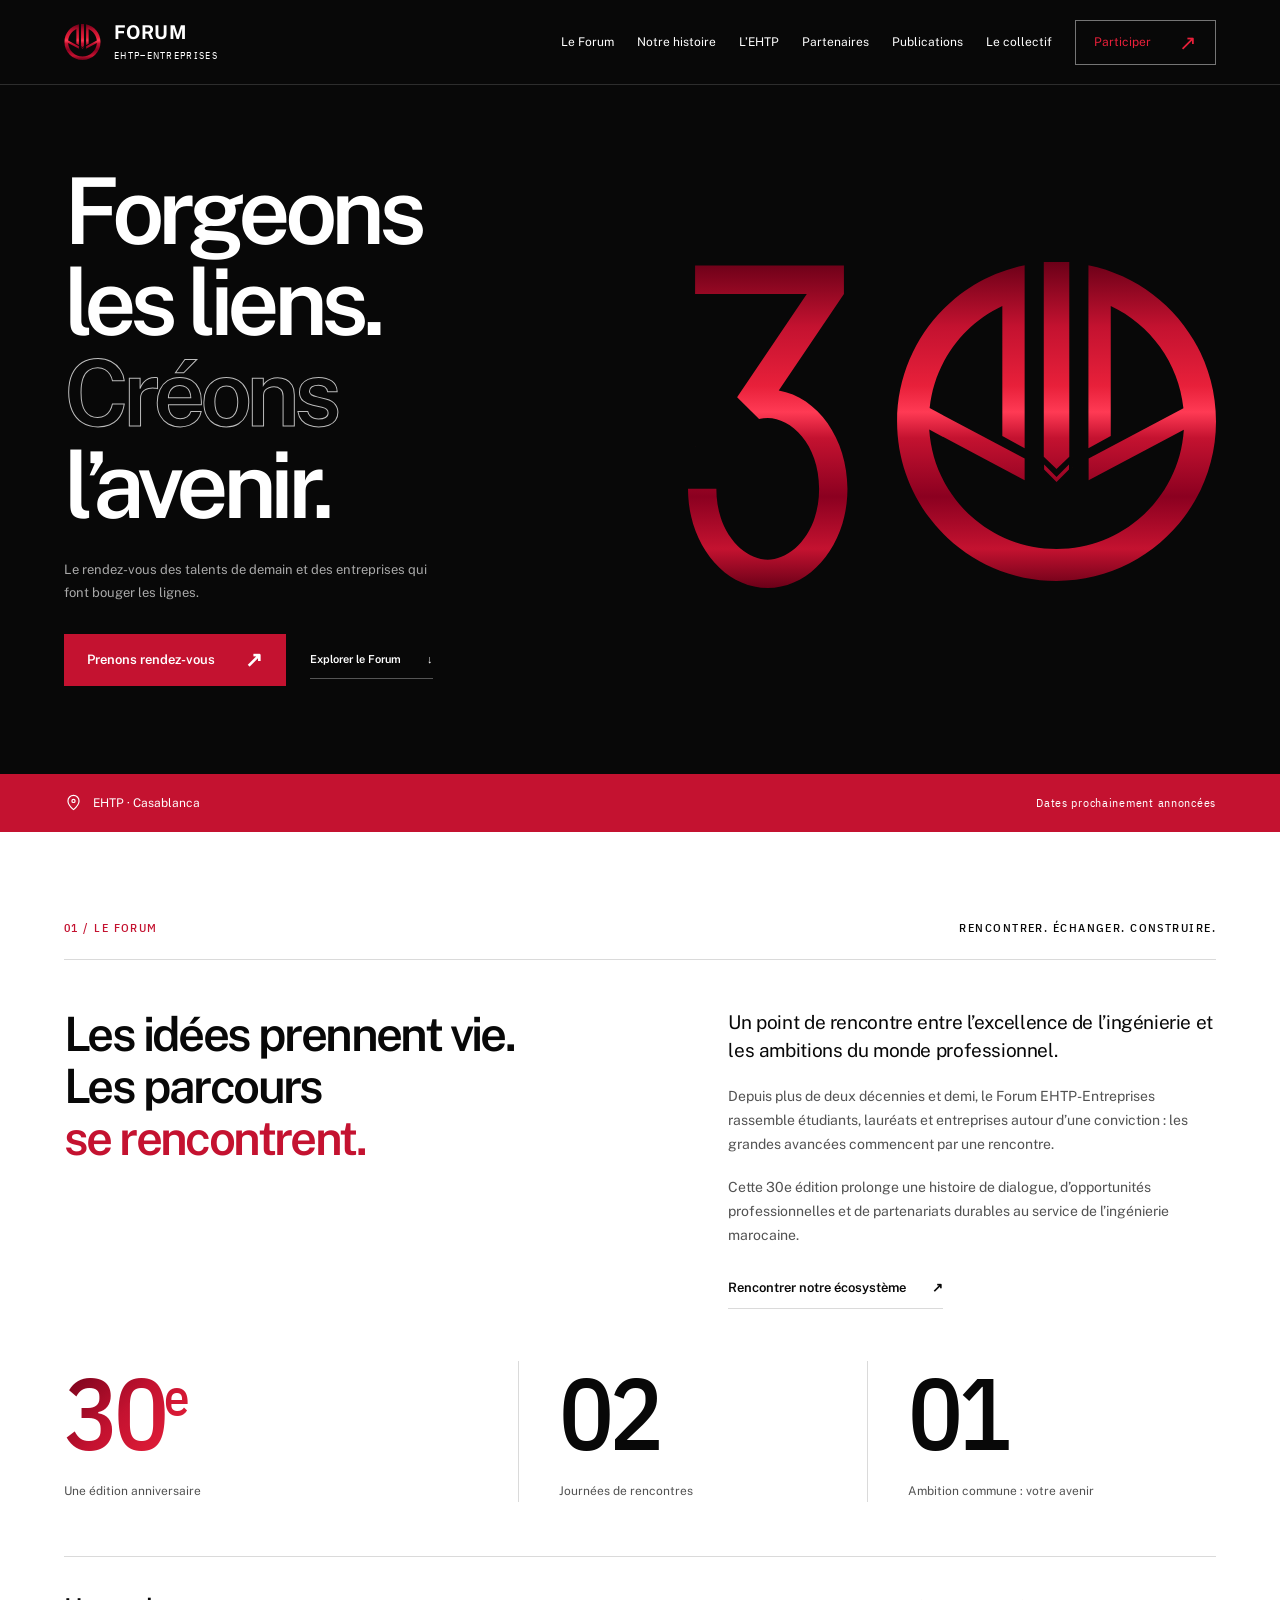
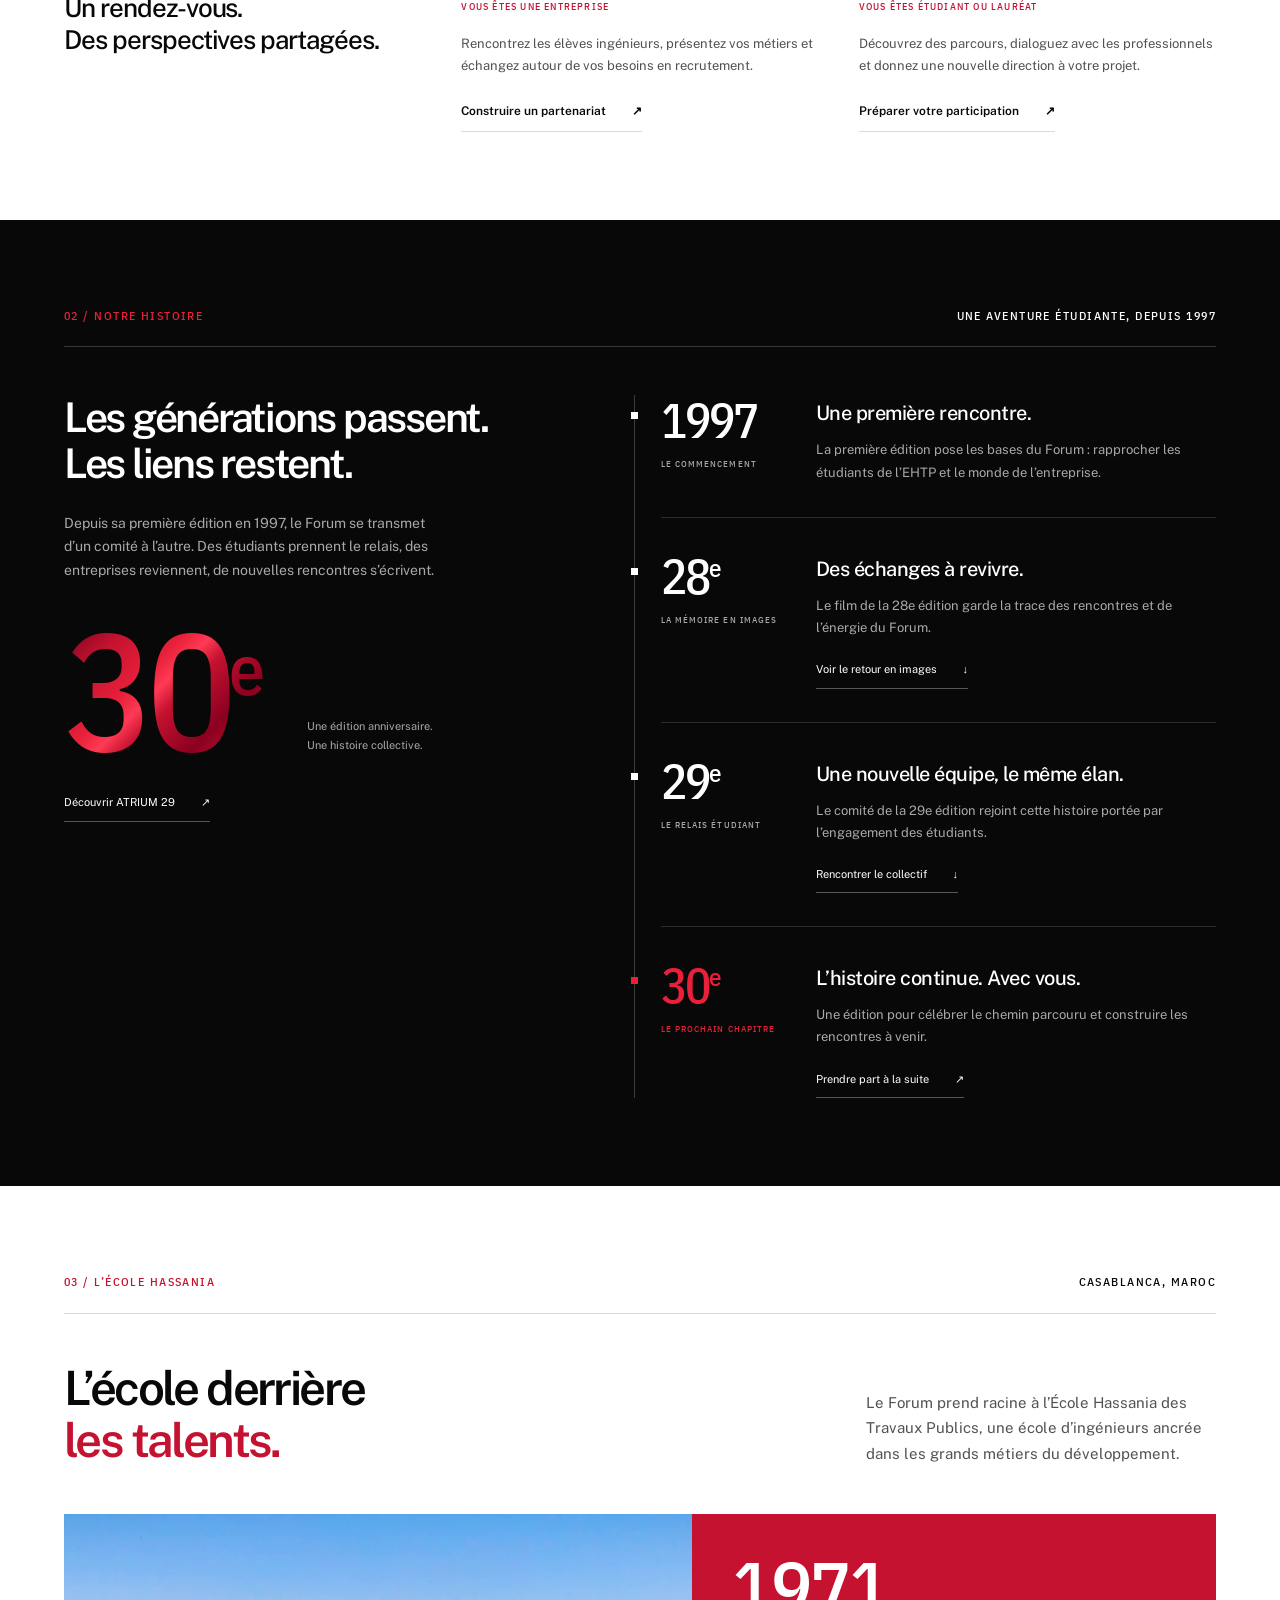
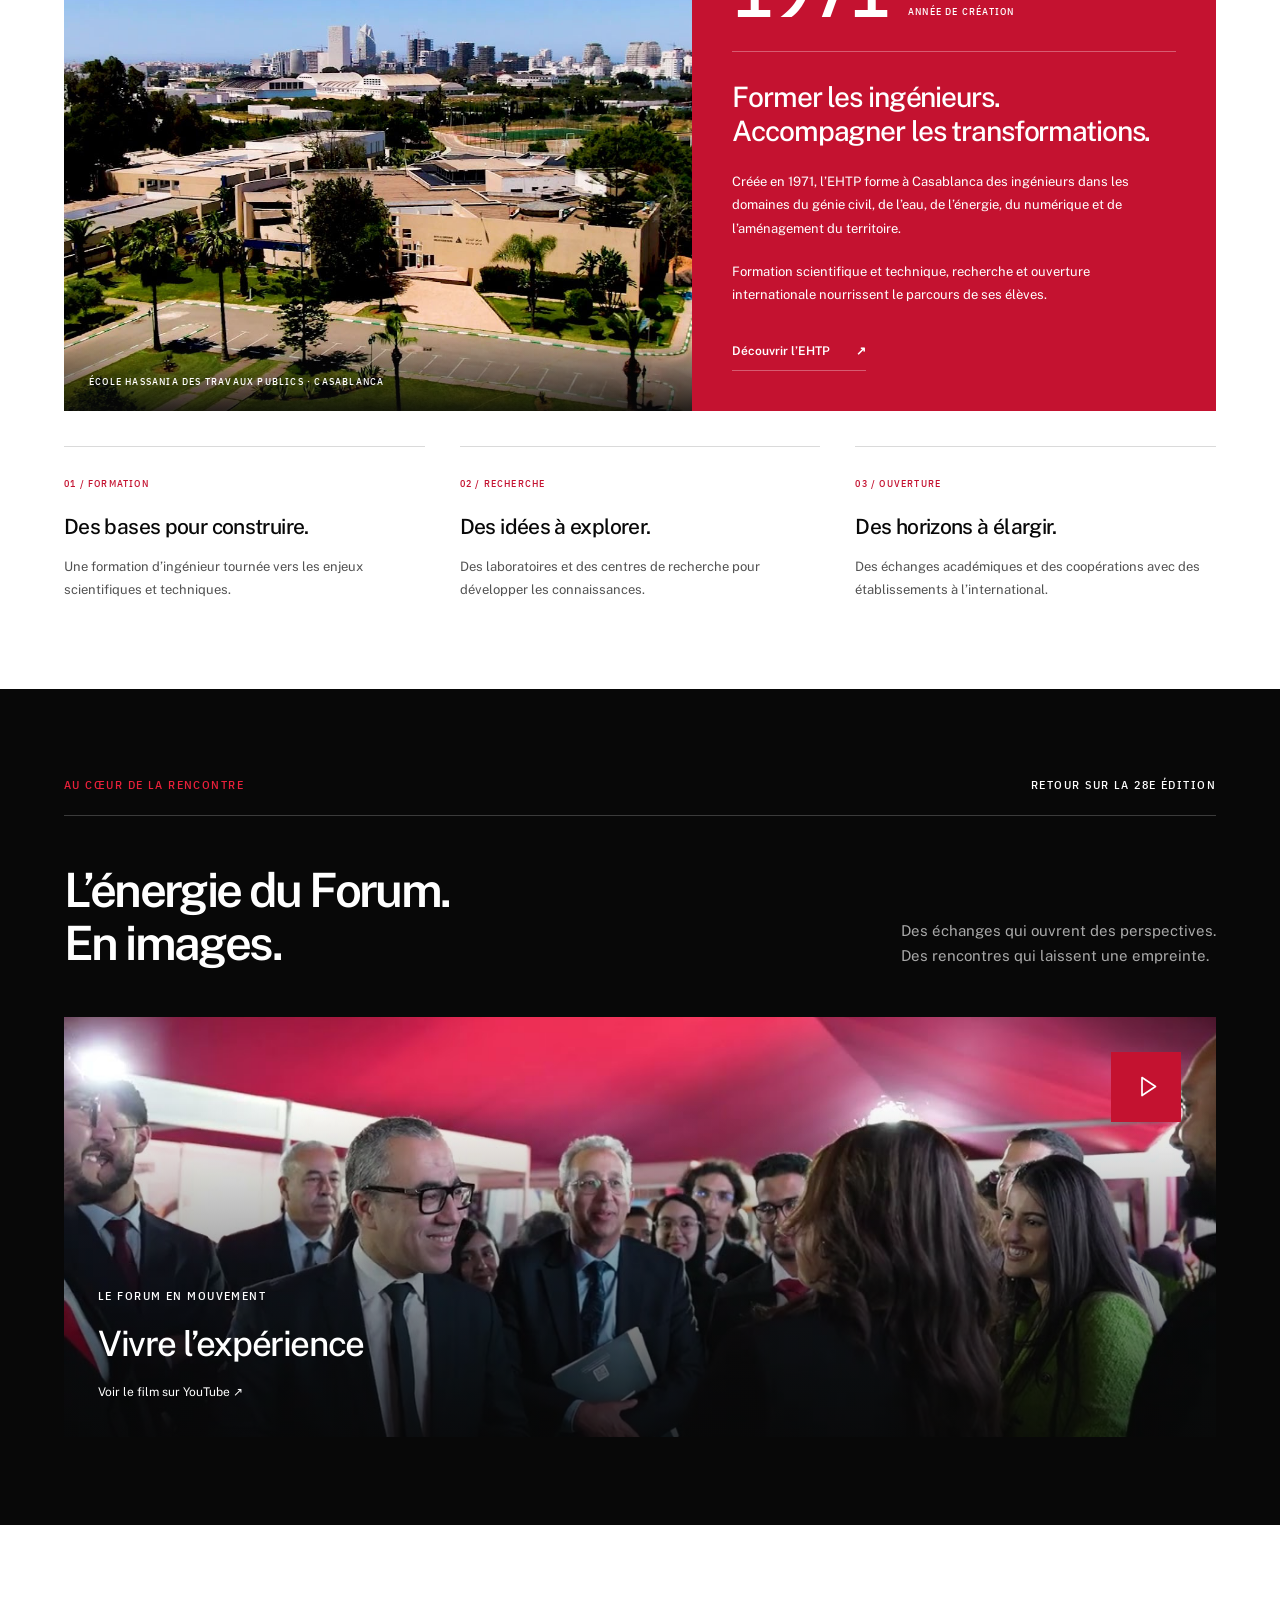
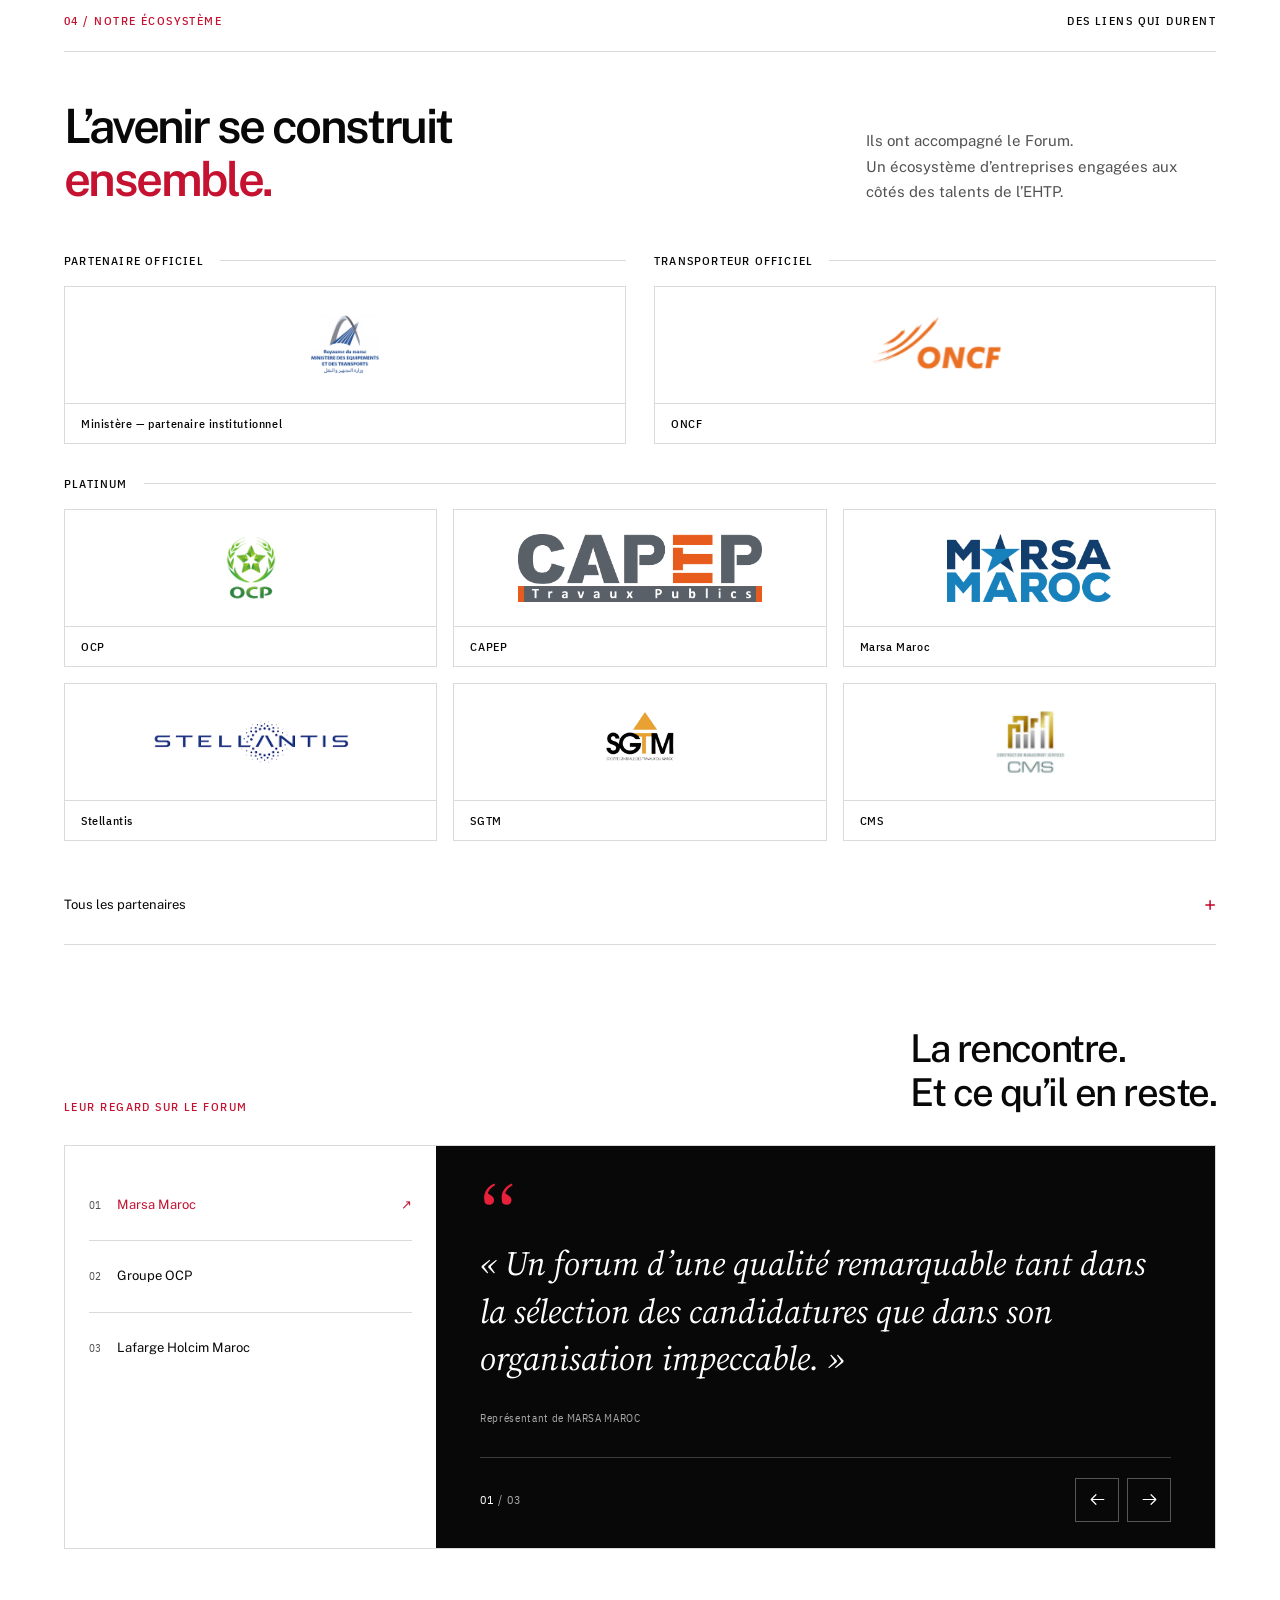
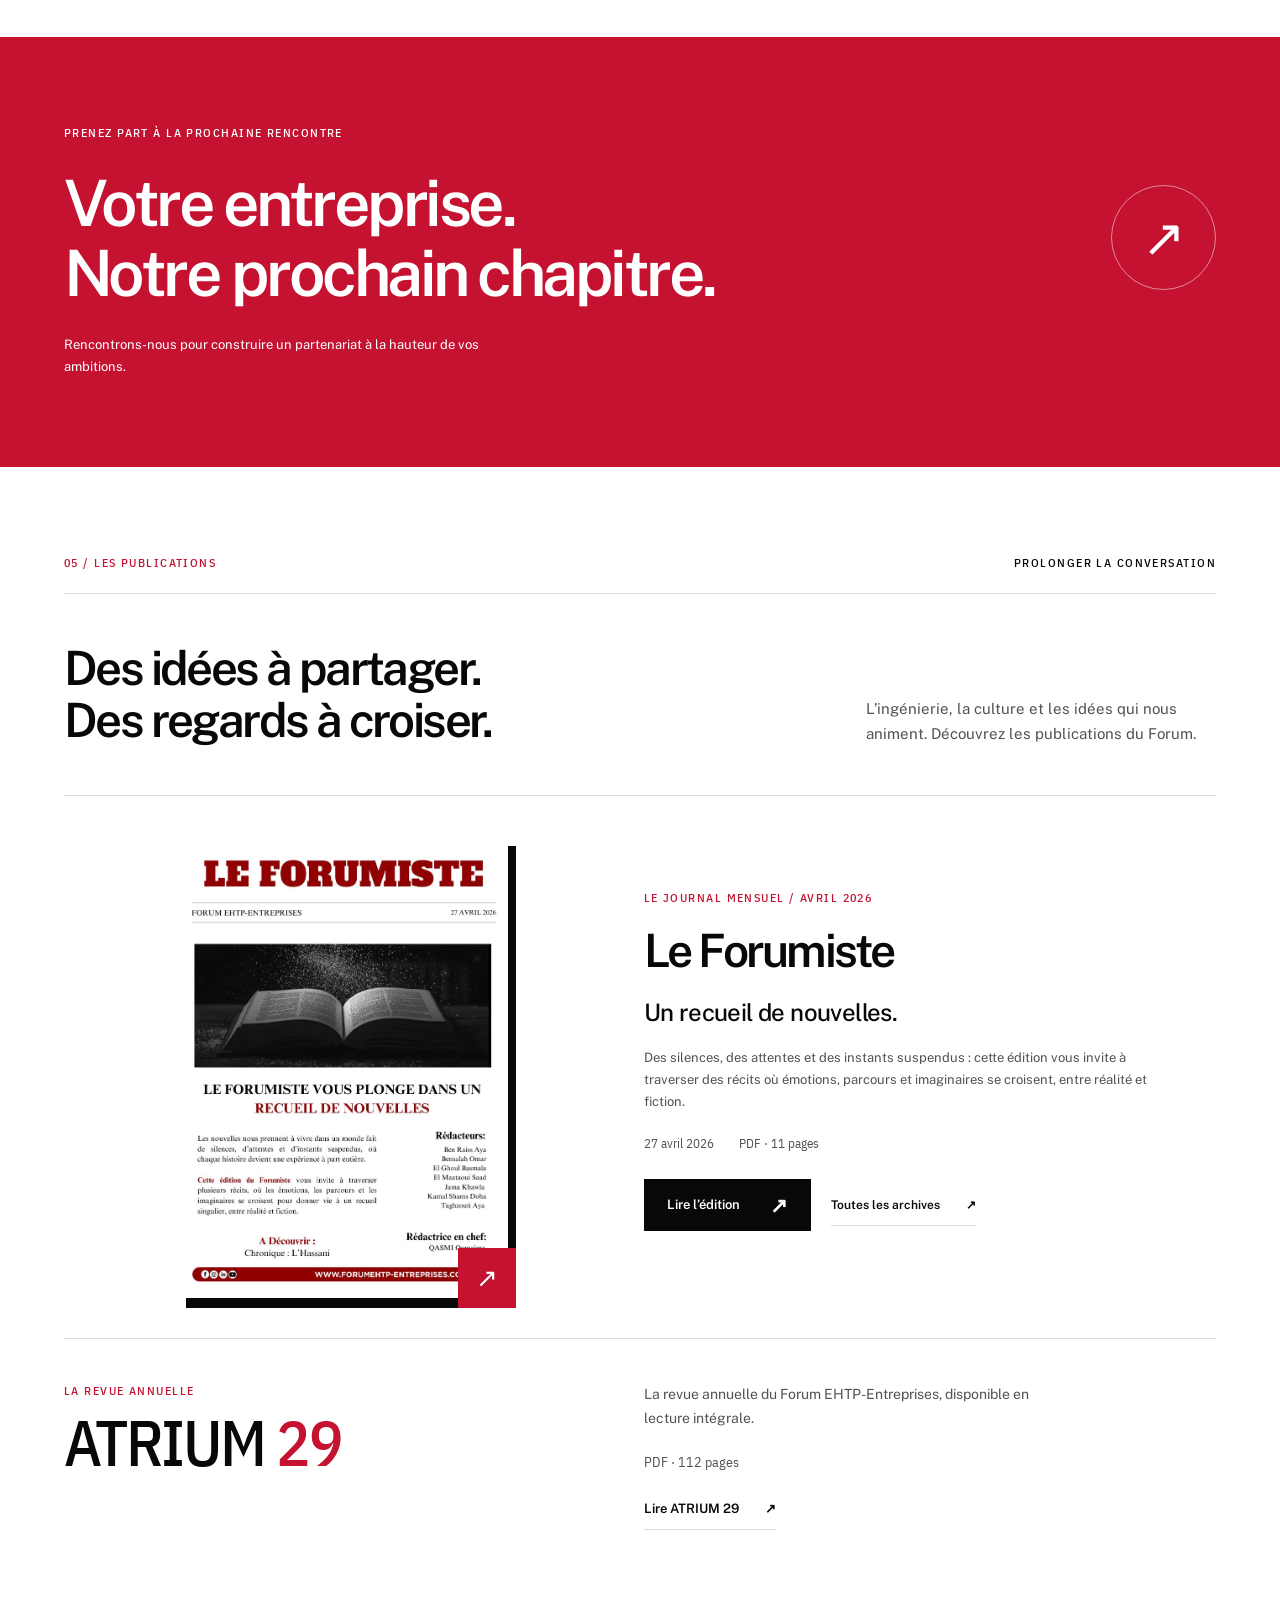
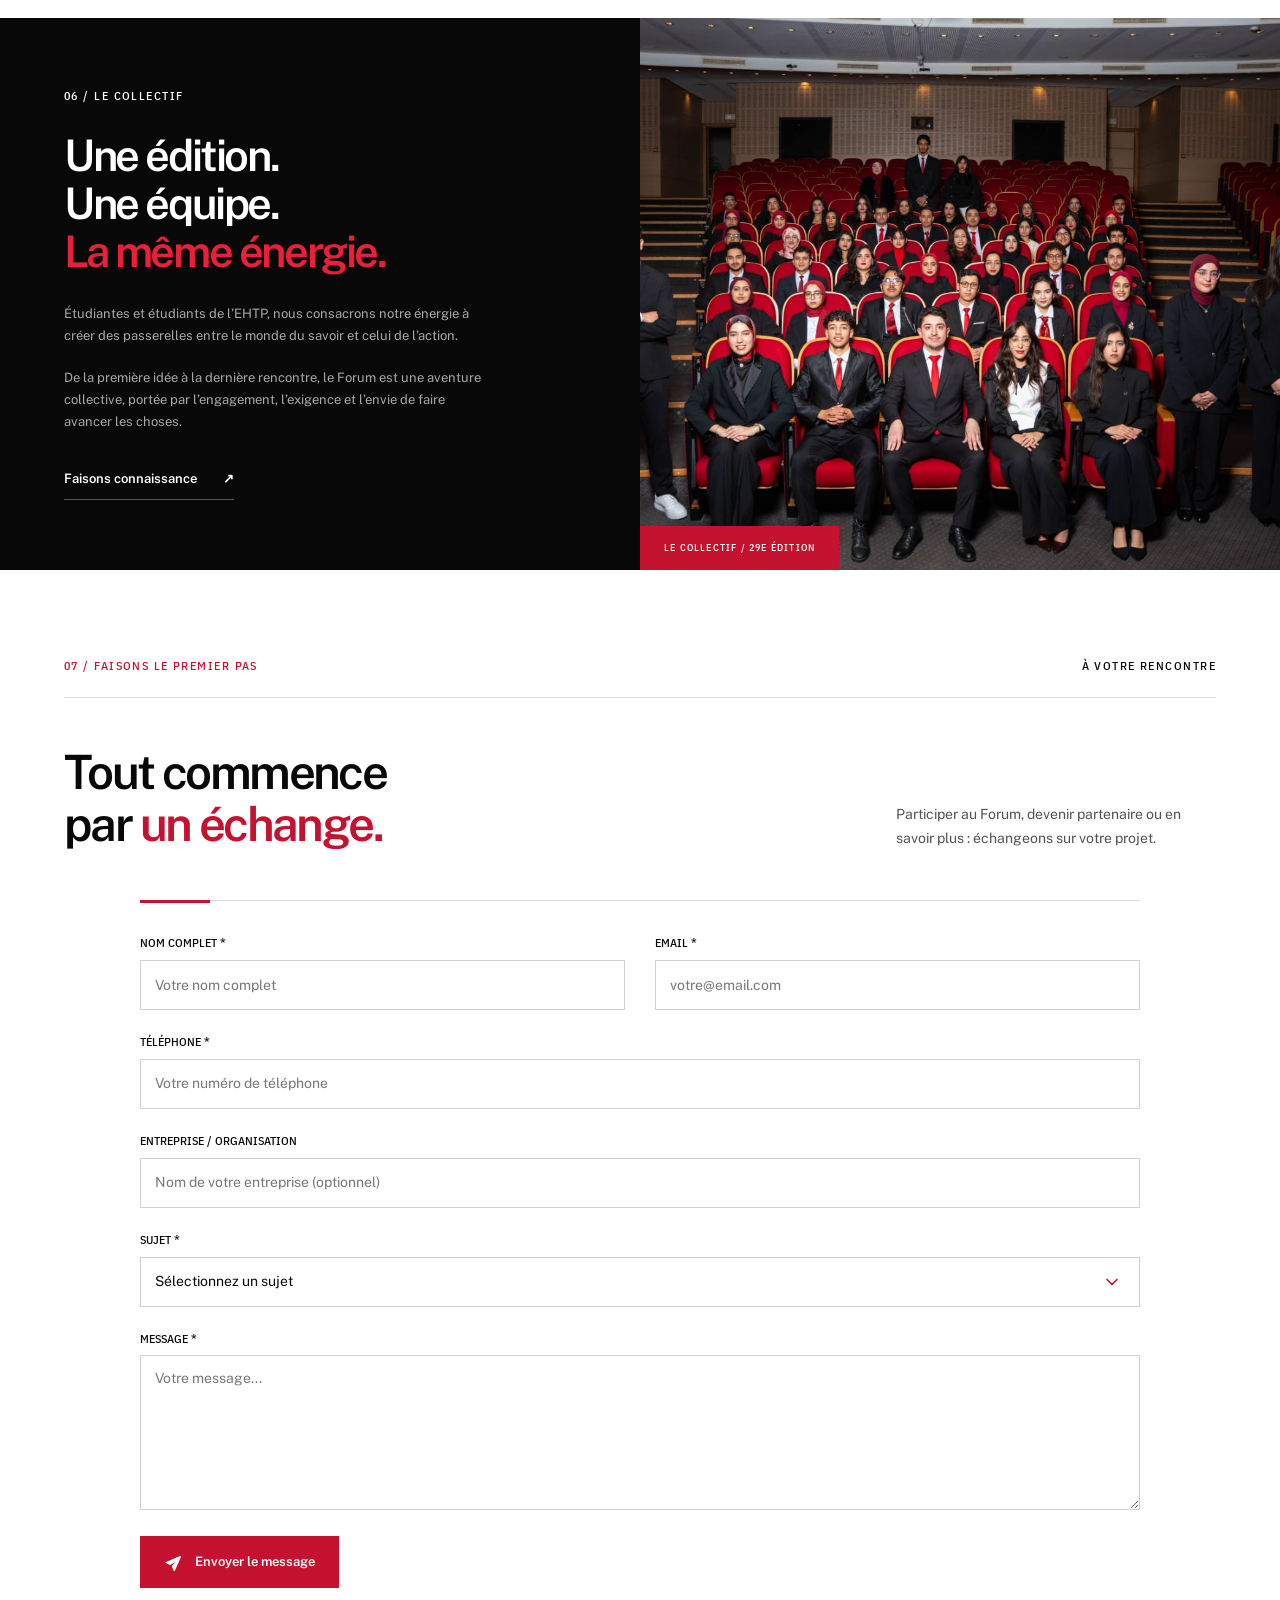
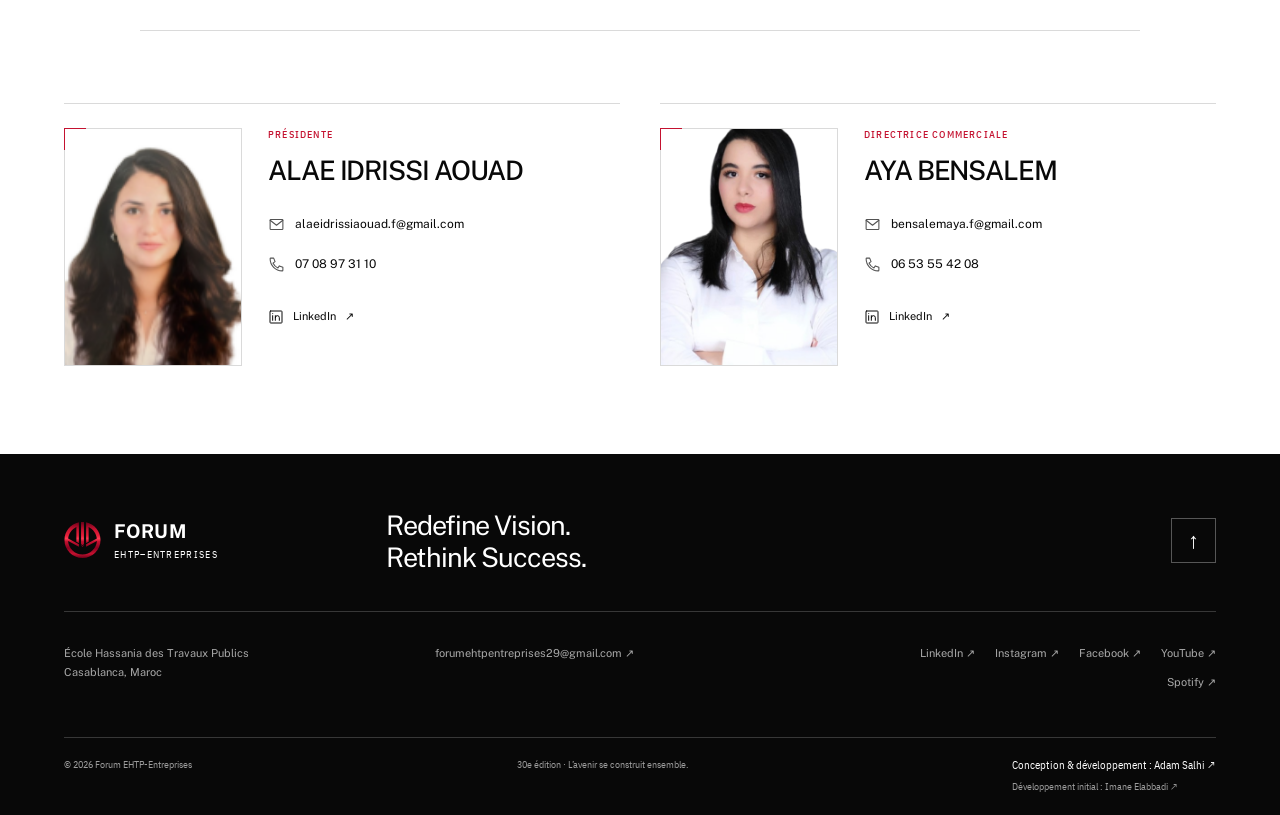
==== index.html @ b5d98c56 "init" ====
<!DOCTYPE html>
<html lang="fr">
<head>
  <meta charset="UTF-8">
  <meta name="viewport" content="width=device-width, initial-scale=1">
  <meta name="description" content="La 30e édition du Forum EHTP-Entreprises. Le rendez-vous des talents de l’ingénierie et des entreprises, à Casablanca.">
  <meta name="theme-color" content="#080808">
  <title>Forum EHTP-Entreprises — 30e édition</title>
  <link rel="icon" type="image/svg+xml" href="assets/logo-form-small.svg">
  <link rel="preconnect" href="https://fonts.googleapis.com">
  <link rel="preconnect" href="https://fonts.gstatic.com" crossorigin>
  <link href="https://fonts.googleapis.com/css2?family=IBM+Plex+Sans+Condensed:wght@400;500;600;700&family=Public+Sans:wght@400;500;600;700;800&family=Source+Serif+4:ital,wght@1,400&display=swap" rel="stylesheet">
  <link rel="stylesheet" href="style.css">
  <script src="script.js" defer></script>
</head>
<body>
  <a class="skip-link" href="#main">Aller au contenu</a>
  <header class="site-header">
    <div class="nav-shell">
      <a class="brand" href="#accueil" aria-label="Forum EHTP-Entreprises — Accueil"><img src="assets/logo-form-small.svg" width="40" height="40" alt=""><span>FORUM<span class="brand-sub">EHTP–ENTREPRISES</span></span></a>
      <button class="menu-toggle" aria-expanded="false" aria-controls="site-nav"><span>Menu</span><span class="menu-icon" aria-hidden="true"></span></button>
      <nav id="site-nav" class="site-nav" aria-label="Navigation principale"><a href="#forum">Le Forum</a><a href="#histoire">Notre histoire</a><a href="#ecole">L’EHTP</a><a href="#partenaires">Partenaires</a><a href="#publications">Publications</a><a href="#equipe">Le collectif</a><a class="nav-cta" href="#contact">Participer <span aria-hidden="true">↗</span></a></nav>
    </div>
  </header>
  <main id="main">
    <section class="hero" id="accueil" aria-labelledby="hero-title">
      <div class="hero-grid">
        <div class="hero-copy">
          <h1 id="hero-title">Forgeons<br>les liens.<br><span class="outline-text">Créons</span><br>l’avenir.</h1>
          <p class="hero-description">Le rendez-vous des talents de demain et des entreprises qui font bouger les lignes.</p>
          <div class="hero-actions">
            <a class="button button-red" href="#contact">Prenons rendez-vous <span aria-hidden="true">↗</span></a>
            <a class="text-link light" href="#forum">Explorer le Forum <span aria-hidden="true">↓</span></a>
          </div>
        </div>
        <div class="hero-art"><img class="anniversary-mark" src="assets/logo-form-full.svg" width="298" height="184" alt="30e édition du Forum EHTP-Entreprises" fetchpriority="high"></div>
      </div>
    </section>
    <div class="event-strip"><span class="event-location"><svg class="icon icon-pin" viewBox="0 0 24 24" fill="none" stroke="currentColor" stroke-width="1.5" stroke-linecap="round" stroke-linejoin="round" aria-hidden="true" focusable="false"><path d="M19 10c0 5-7 11-7 11S5 15 5 10a7 7 0 0 1 14 0Z"/><circle cx="12" cy="10" r="2"/></svg> EHTP · Casablanca</span><span class="event-status">Dates prochainement annoncées</span></div>
    <section class="section-pad" id="forum" aria-labelledby="forum-title">
      <div class="section-label"><span>01 / Le Forum</span><span>Rencontrer. Échanger. Construire.</span></div>
      <div class="intro-grid"><h2 id="forum-title">Les idées prennent vie.<br>Les parcours<br><span class="red-text">se rencontrent.</span></h2><div class="intro-copy"><p class="lead">Un point de rencontre entre l’excellence de l’ingénierie et les ambitions du monde professionnel.</p><p>Depuis plus de deux décennies et demi, le Forum EHTP-Entreprises rassemble étudiants, lauréats et entreprises autour d’une conviction : les grandes avancées commencent par une rencontre.</p><p>Cette 30e édition prolonge une histoire de dialogue, d’opportunités professionnelles et de partenariats durables au service de l’ingénierie marocaine.</p><a class="text-link" href="#partenaires">Rencontrer notre écosystème <span aria-hidden="true">↗</span></a></div></div>
      <div class="stats" aria-label="Le Forum en repères"><div><strong class="metal-text">30<sup>e</sup></strong><span>Une édition anniversaire</span></div><div><strong>02</strong><span>Journées de rencontres</span></div><div><strong>01</strong><span>Ambition commune : votre avenir</span></div></div>
      <div class="participation" aria-labelledby="participation-title">
        <h3 id="participation-title">Un rendez-vous.<br>Des perspectives partagées.</h3>
        <div class="participation-path"><span class="eyebrow red-text">Vous êtes une entreprise</span><p>Rencontrez les élèves ingénieurs, présentez vos métiers et échangez autour de vos besoins en recrutement.</p><a class="text-link" href="#contact">Construire un partenariat <span aria-hidden="true">↗</span></a></div>
        <div class="participation-path"><span class="eyebrow red-text">Vous êtes étudiant ou lauréat</span><p>Découvrez des parcours, dialoguez avec les professionnels et donnez une nouvelle direction à votre projet.</p><a class="text-link" href="#contact">Préparer votre participation <span aria-hidden="true">↗</span></a></div>
      </div>
    </section>
    <section class="history section-pad" id="histoire" aria-labelledby="history-title">
      <div class="section-label"><span>02 / Notre histoire</span><span>Une aventure étudiante, depuis 1997</span></div>
      <div class="history-layout">
        <div class="history-intro">
          <h2 id="history-title">Les générations passent.<br>Les liens restent.</h2>
          <p>Depuis sa première édition en 1997, le Forum se transmet d’un comité à l’autre. Des étudiants prennent le relais, des entreprises reviennent, de nouvelles rencontres s’écrivent.</p>
          <div class="history-anniversary"><span class="metal-text" aria-hidden="true">30<sup>e</sup></span><p>Une édition anniversaire.<br>Une histoire collective.</p></div>
          <a class="text-link light history-source" href="archives.html#atrium29-reader">Découvrir ATRIUM 29 <span aria-hidden="true">↗</span></a>
        </div>
        <ol class="history-timeline" aria-label="Repères de l’histoire du Forum">
          <li><div class="timeline-marker"><time datetime="1997">1997</time><span class="eyebrow">Le commencement</span></div><div class="timeline-copy"><h3>Une première rencontre.</h3><p>La première édition pose les bases du Forum : rapprocher les étudiants de l’EHTP et le monde de l’entreprise.</p></div></li>
          <li><div class="timeline-marker"><span class="timeline-edition">28<sup>e</sup></span><span class="eyebrow">La mémoire en images</span></div><div class="timeline-copy"><h3>Des échanges à revivre.</h3><p>Le film de la 28e édition garde la trace des rencontres et de l’énergie du Forum.</p><a class="text-link light" href="#experience">Voir le retour en images <span aria-hidden="true">↓</span></a></div></li>
          <li><div class="timeline-marker"><span class="timeline-edition">29<sup>e</sup></span><span class="eyebrow">Le relais étudiant</span></div><div class="timeline-copy"><h3>Une nouvelle équipe, le même élan.</h3><p>Le comité de la 29e édition rejoint cette histoire portée par l’engagement des étudiants.</p><a class="text-link light" href="#equipe">Rencontrer le collectif <span aria-hidden="true">↓</span></a></div></li>
          <li class="timeline-current"><div class="timeline-marker"><span class="timeline-edition">30<sup>e</sup></span><span class="eyebrow">Le prochain chapitre</span></div><div class="timeline-copy"><h3>L’histoire continue. Avec vous.</h3><p>Une édition pour célébrer le chemin parcouru et construire les rencontres à venir.</p><a class="text-link light" href="#contact">Prendre part à la suite <span aria-hidden="true">↗</span></a></div></li>
        </ol>
      </div>
    </section>
    <section class="school section-pad" id="ecole" aria-labelledby="school-title">
      <div class="section-label"><span>03 / L’École Hassania</span><span>Casablanca, Maroc</span></div>
      <div class="section-heading"><h2 id="school-title">L’école derrière<br><span class="red-text">les talents.</span></h2><p>Le Forum prend racine à l’École Hassania des Travaux Publics, une école d’ingénieurs ancrée dans les grands métiers du développement.</p></div>
      <div class="school-grid">
        <figure class="school-photo"><img src="assets/campus_ehtp.jpg" alt="Le campus de l’École Hassania des Travaux Publics à Casablanca" width="1920" height="823" loading="lazy"><figcaption class="eyebrow">École Hassania des Travaux Publics · Casablanca</figcaption></figure>
        <div class="school-profile"><div class="school-founded"><span>1971</span><span class="eyebrow">Année de création</span></div><h3>Former les ingénieurs.<br>Accompagner les transformations.</h3><p>Créée en 1971, l’EHTP forme à Casablanca des ingénieurs dans les domaines du génie civil, de l’eau, de l’énergie, du numérique et de l’aménagement du territoire.</p><p>Formation scientifique et technique, recherche et ouverture internationale nourrissent le parcours de ses élèves.</p><a class="text-link light" href="https://www.ehtp.ac.ma/presentation/" target="_blank" rel="noopener noreferrer">Découvrir l’EHTP <span aria-hidden="true">↗</span></a></div>
      </div>
      <div class="school-pillars"><div><span class="eyebrow red-text">01 / Formation</span><h3>Des bases pour construire.</h3><p>Une formation d’ingénieur tournée vers les enjeux scientifiques et techniques.</p></div><div><span class="eyebrow red-text">02 / Recherche</span><h3>Des idées à explorer.</h3><p>Des laboratoires et des centres de recherche pour développer les connaissances.</p></div><div><span class="eyebrow red-text">03 / Ouverture</span><h3>Des horizons à élargir.</h3><p>Des échanges académiques et des coopérations avec des établissements à l’international.</p></div></div>
    </section>
    <section class="experience section-pad" id="experience" aria-labelledby="experience-title"><div class="section-label"><span>Au cœur de la rencontre</span><span>Retour sur la 28e édition</span></div><div class="section-heading"><h2 id="experience-title">L’énergie du Forum.<br>En images.</h2><p>Des échanges qui ouvrent des perspectives.<br>Des rencontres qui laissent une empreinte.</p></div><a class="film-link" href="https://www.youtube.com/watch?v=38yi1MOnXxs" target="_blank" rel="noopener noreferrer" aria-label="Voir le film de la 28e édition sur YouTube (nouvel onglet)"><img src="assets/forum-film.jpg" alt="Rencontres et échanges avec les entreprises lors de la 28e édition du Forum" width="1280" height="720" loading="lazy"><span class="film-play" aria-hidden="true"><svg class="icon icon-play" viewBox="0 0 24 24" fill="none" stroke="currentColor" stroke-width="1.5" stroke-linecap="round" stroke-linejoin="round" aria-hidden="true" focusable="false"><path d="m8 4 12 8-12 8Z"/></svg></span><span class="film-caption"><span class="eyebrow">Le Forum en mouvement</span><strong>Vivre l’expérience</strong><span>Voir le film sur YouTube ↗</span></span></a></section>
    <section class="section-pad partners" id="partenaires" aria-labelledby="partners-title">
      <div class="section-label"><span>04 / Notre écosystème</span><span>Des liens qui durent</span></div><div class="section-heading"><h2 id="partners-title">L’avenir se construit<br><span class="red-text">ensemble.</span></h2><p>Ils ont accompagné le Forum.<br>Un écosystème d’entreprises engagées aux côtés des talents de l’EHTP.</p></div>
      <div class="sponsor-groups">      <div class="sponsor-group">
        <h3 class="sponsor-tier">Partenaire officiel</h3>
        <ul class="sponsor-grid" role="list">
          <li class="sponsor-card"><div class="sponsor-logo-slot"><img src="assets/sponsors/ministere-partenaire-institutionnel.png" alt="" width="1200" height="628" loading="lazy" decoding="async"></div><span>Ministère — partenaire institutionnel</span></li>
        </ul>
      </div>
      <div class="sponsor-group">
        <h3 class="sponsor-tier">Transporteur officiel</h3>
        <ul class="sponsor-grid" role="list">
          <li class="sponsor-card"><div class="sponsor-logo-slot"><img src="assets/sponsors/oncf.png" style="--logo-scale: 1.2; --logo-scale-mobile: 1.1" alt="" width="400" height="200" loading="lazy" decoding="async"></div><span>ONCF</span></li>
        </ul>
      </div>
      <div class="sponsor-group">
        <h3 class="sponsor-tier">Platinum</h3>
        <ul class="sponsor-grid" role="list">
          <li class="sponsor-card"><div class="sponsor-logo-slot"><img src="assets/sponsors/ocp.png" alt="" width="1200" height="628" loading="lazy" decoding="async"></div><span>OCP</span></li>
          <li class="sponsor-card"><div class="sponsor-logo-slot"><img src="assets/sponsors/capep.png" alt="" width="787" height="219" loading="lazy" decoding="async"></div><span>CAPEP</span></li>
          <li class="sponsor-card"><div class="sponsor-logo-slot"><img src="assets/sponsors/marsa-maroc.png" alt="" width="1000" height="414" loading="lazy" decoding="async"></div><span>Marsa Maroc</span></li>
          <li class="sponsor-card"><div class="sponsor-logo-slot"><img src="assets/sponsors/stellantis.png" style="--logo-scale: 2.4; --logo-scale-mobile: 1.35" alt="" width="267" height="189" loading="lazy" decoding="async"></div><span>Stellantis</span></li>
          <li class="sponsor-card"><div class="sponsor-logo-slot"><img src="assets/sponsors/sgtm.png" style="--logo-scale: 2.1; --logo-scale-mobile: 2.1" alt="" width="960" height="960" loading="lazy" decoding="async"></div><span>SGTM</span></li>
          <li class="sponsor-card"><div class="sponsor-logo-slot"><img src="assets/sponsors/cms.png" style="--logo-scale: 2.5; --logo-scale-mobile: 2.5" alt="" width="150" height="150" loading="lazy" decoding="async"></div><span>CMS</span></li>
        </ul>
      </div></div>
      <details class="partner-directory">
        <summary>Tous les partenaires <span aria-hidden="true">+</span></summary>
        <div id="partner-directory-content">      <div class="sponsor-group">
        <h3 class="sponsor-tier">Gold</h3>
        <ul class="sponsor-grid" role="list">
          <li class="sponsor-card"><div class="sponsor-logo-slot"><img src="assets/sponsors/g3c.jpg" alt="" width="1000" height="1000" loading="lazy" decoding="async"></div><span>G3C</span></li>
          <li class="sponsor-card"><div class="sponsor-logo-slot"><img src="assets/sponsors/cid.png" style="--logo-scale: 2; --logo-scale-mobile: 1.8" alt="" width="150" height="150" loading="lazy" decoding="async"></div><span>CID</span></li>
          <li class="sponsor-card"><div class="sponsor-logo-slot"><img src="assets/sponsors/vinci.png" style="--logo-scale: 2; --logo-scale-mobile: 1.4" alt="" width="1200" height="1200" loading="lazy" decoding="async"></div><span>VINCI</span></li>
          <li class="sponsor-card"><div class="sponsor-logo-slot"><img src="assets/sponsors/nge.png" alt="" width="1200" height="600" loading="lazy" decoding="async"></div><span>NGE</span></li>
          <li class="sponsor-card"><div class="sponsor-logo-slot"><img src="assets/sponsors/maghreb-steel.jpg" alt="" width="1200" height="321" loading="lazy" decoding="async"></div><span>Maghreb Steel</span></li>
          <li class="sponsor-card"><div class="sponsor-logo-slot"><img src="assets/sponsors/sogea.jpg" alt="" width="900" height="900" loading="lazy" decoding="async"></div><span>SOGEA</span></li>
          <li class="sponsor-card"><div class="sponsor-logo-slot"><img src="assets/sponsors/oncf.png" style="--logo-scale: 1.2; --logo-scale-mobile: 1.1" alt="" width="400" height="200" loading="lazy" decoding="async"></div><span>ONCF</span></li>
          <li class="sponsor-card"><div class="sponsor-logo-slot"><img src="assets/sponsors/onda.png" alt="" width="1200" height="630" loading="lazy" decoding="async"></div><span>ONDA</span></li>
          <li class="sponsor-card"><div class="sponsor-logo-slot"><img src="assets/sponsors/jesa.png" alt="" width="500" height="500" loading="lazy" decoding="async"></div><span>JESA</span></li>
          <li class="sponsor-card"><div class="sponsor-logo-slot"><img src="assets/sponsors/tanger-med.png" alt="" width="1200" height="628" loading="lazy" decoding="async"></div><span>Tanger Med</span></li>
          <li class="sponsor-card"><div class="sponsor-logo-slot"><img src="assets/sponsors/butec.png" style="--logo-scale: 2.6; --logo-scale-mobile: 1.8" alt="" width="225" height="225" loading="lazy" decoding="async"></div><span>BUTEC</span></li>
          <li class="sponsor-card"><div class="sponsor-logo-slot"><img src="assets/sponsors/atw.png" alt="" width="724" height="674" loading="lazy" decoding="async"></div><span>ATW</span></li>
          <li class="sponsor-card"><div class="sponsor-logo-slot"><img src="assets/sponsors/lafarge-holcim-maroc.png" alt="" width="286" height="176" loading="lazy" decoding="async"></div><span>Lafarge Holcim Maroc</span></li>
          <li class="sponsor-card"><div class="sponsor-logo-slot"><img src="assets/sponsors/amendis.png" alt="" width="275" height="183" loading="lazy" decoding="async"></div><span>Amendis</span></li>
          <li class="sponsor-card"><div class="sponsor-logo-slot"><img src="assets/sponsors/redal.jpg" alt="" width="800" height="472" loading="lazy" decoding="async"></div><span>Redal</span></li>
          <li class="sponsor-card"><div class="sponsor-logo-slot"><img src="assets/sponsors/veolia.png" alt="" width="352" height="143" loading="lazy" decoding="async"></div><span>Veolia</span></li>
          <li class="sponsor-card"><div class="sponsor-logo-slot"><img src="assets/sponsors/lpee.jpg" alt="" width="200" height="200" loading="lazy" decoding="async"></div><span>LPEE</span></li>
          <li class="sponsor-card"><div class="sponsor-logo-slot"><img src="assets/sponsors/em.png" style="--logo-scale: 2.5; --logo-scale-mobile: 1.7" alt="" width="225" height="225" loading="lazy" decoding="async"></div><span>EM</span></li>
          <li class="sponsor-card"><div class="sponsor-logo-slot"><img src="assets/sponsors/valyans-consulting.png" style="--logo-scale: 2.7; --logo-scale-mobile: 1.7" alt="" width="800" height="800" loading="lazy" decoding="async"></div><span>Valyans Consulting</span></li>
          <li class="sponsor-card"><div class="sponsor-logo-slot"><img src="assets/sponsors/gidna.jpg" alt="" width="736" height="385" loading="lazy" decoding="async"></div><span>GIDNA</span></li>
          <li class="sponsor-card"><div class="sponsor-logo-slot"><img src="assets/sponsors/narsa.png" alt="" width="1200" height="1200" loading="lazy" decoding="async"></div><span>NARSA</span></li>
        </ul>
      </div>
      <div class="sponsor-group">
        <h3 class="sponsor-tier">Silver</h3>
        <ul class="sponsor-grid" role="list">
          <li class="sponsor-card"><div class="sponsor-logo-slot"><img src="assets/sponsors/emb.webp" alt="" width="225" height="135" loading="lazy" decoding="async"></div><span>EMB</span></li>
          <li class="sponsor-card"><div class="sponsor-logo-slot"><img src="assets/sponsors/egis.png" alt="" width="1200" height="1200" loading="lazy" decoding="async"></div><span>Egis</span></li>
          <li class="sponsor-card"><div class="sponsor-logo-slot"><img src="assets/sponsors/prefa.png" alt="" width="224" height="224" loading="lazy" decoding="async"></div><span>PREFA</span></li>
          <li class="sponsor-card"><div class="sponsor-logo-slot"><img src="assets/sponsors/hilti.png" alt="" width="480" height="480" loading="lazy" decoding="async"></div><span>Hilti</span></li>
          <li class="sponsor-card"><div class="sponsor-logo-slot"><img src="assets/sponsors/wafa-assurance.png" alt="" width="1201" height="631" loading="lazy" decoding="async"></div><span>Wafa Assurance</span></li>
          <li class="sponsor-card"><div class="sponsor-logo-slot"><img src="assets/sponsors/tgcc.png" alt="" width="319" height="158" loading="lazy" decoding="async"></div><span>TGCC</span></li>
          <li class="sponsor-card"><div class="sponsor-logo-slot"><img src="assets/sponsors/sika.svg" alt="" loading="lazy" decoding="async"></div><span>Sika</span></li>
          <li class="sponsor-card"><div class="sponsor-logo-slot"><img src="assets/sponsors/anp.jpg" style="--logo-scale: 2.4; --logo-scale-mobile: 2.1" alt="" width="1174" height="675" loading="lazy" decoding="async"></div><span>ANP</span></li>
          <li class="sponsor-card"><div class="sponsor-logo-slot"><img src="assets/sponsors/hps.png" alt="" width="318" height="159" loading="lazy" decoding="async"></div><span>HPS</span></li>
          <li class="sponsor-card"><div class="sponsor-logo-slot"><img src="assets/sponsors/saint-gobain.png" alt="" width="1200" height="510" loading="lazy" decoding="async"></div><span>Saint-Gobain</span></li>
          <li class="sponsor-card"><div class="sponsor-logo-slot"><img src="assets/sponsors/nestle.png" alt="" width="222" height="227" loading="lazy" decoding="async"></div><span>Nestlé</span></li>
          <li class="sponsor-card"><div class="sponsor-logo-slot"><img src="assets/sponsors/banque-populaire.png" style="--logo-scale: 1.7; --logo-scale-mobile: 1.3" alt="" width="320" height="320" loading="lazy" decoding="async"></div><span>Banque Populaire</span></li>
          <li class="sponsor-card"><div class="sponsor-logo-slot"><img src="assets/sponsors/al-omrane.png" alt="" width="1200" height="1200" loading="lazy" decoding="async"></div><span>Al Omrane</span></li>
        </ul>
      </div>
      <div class="sponsor-group">
        <h3 class="sponsor-tier">Bronze</h3>
        <ul class="sponsor-grid" role="list">
          <li class="sponsor-card"><div class="sponsor-logo-slot"><img src="assets/sponsors/inbs.png" alt="" width="279" height="181" loading="lazy" decoding="async"></div><span>INBS</span></li>
          <li class="sponsor-card"><div class="sponsor-logo-slot"><img src="assets/sponsors/labo-test.png" alt="" width="4608" height="2916" loading="lazy" decoding="async"></div><span>Labo Test</span></li>
          <li class="sponsor-card"><div class="sponsor-logo-slot"><img src="assets/sponsors/anep.png" alt="" width="1200" height="628" loading="lazy" decoding="async"></div><span>ANEP</span></li>
          <li class="sponsor-card"><div class="sponsor-logo-slot"><img src="assets/sponsors/mk4.png" alt="" width="225" height="224" loading="lazy" decoding="async"></div><span>MK4</span></li>
          <li class="sponsor-card"><div class="sponsor-logo-slot"><img src="assets/sponsors/edhec.png" alt="" width="267" height="189" loading="lazy" decoding="async"></div><span>EDHEC</span></li>
          <li class="sponsor-card"><div class="sponsor-logo-slot"><img src="assets/sponsors/bmce.png" alt="" width="1920" height="964" loading="lazy" decoding="async"></div><span>BMCE</span></li>
          <li class="sponsor-card"><div class="sponsor-logo-slot"><img src="assets/sponsors/autoroutes-du-maroc.png" alt="" width="298" height="264" loading="lazy" decoding="async"></div><span>Autoroutes du Maroc</span></li>
          <li class="sponsor-card"><div class="sponsor-logo-slot"><img src="assets/sponsors/sorec.png" alt="" width="291" height="173" loading="lazy" decoding="async"></div><span>SOREC</span></li>
          <li class="sponsor-card"><div class="sponsor-logo-slot"><img src="assets/sponsors/kettani.svg" alt="" loading="lazy" decoding="async"></div><span>Kettani</span></li>
          <li class="sponsor-card"><div class="sponsor-logo-slot"><img src="assets/sponsors/fidaroc.png" alt="" width="385" height="141" loading="lazy" decoding="async"></div><span>Fidaroc</span></li>
          <li class="sponsor-card"><div class="sponsor-logo-slot"><img src="assets/sponsors/novec.jpg" style="--logo-scale: 2; --logo-scale-mobile: 1.5" alt="" width="200" height="200" loading="lazy" decoding="async"></div><span>Novec</span></li>
          <li class="sponsor-card"><div class="sponsor-logo-slot"><img src="assets/sponsors/rekrute.png" style="--logo-scale: 2.4; --logo-scale-mobile: 1.6" alt="" width="1200" height="1200" loading="lazy" decoding="async"></div><span>Rekrute</span></li>
        </ul>
      </div></div>
      </details>
      <section class="testimonials" aria-labelledby="testimonials-title">
        <div class="testimonial-heading"><p class="eyebrow red-text">Leur regard sur le Forum</p><h3 id="testimonials-title">La rencontre.<br>Et ce qu’il en reste.</h3></div>
        <div class="testimonial-layout">
          <div class="quote-selectors" aria-label="Choisir un témoignage"><button class="quote-selector" aria-controls="quote-0" aria-pressed="true"><span class="quote-number">01</span><span>Marsa Maroc</span><span class="selector-arrow" aria-hidden="true">↗</span></button>
<button class="quote-selector" aria-controls="quote-1" aria-pressed="false"><span class="quote-number">02</span><span>Groupe OCP</span><span class="selector-arrow" aria-hidden="true">↗</span></button>
<button class="quote-selector" aria-controls="quote-2" aria-pressed="false"><span class="quote-number">03</span><span>Lafarge Holcim Maroc</span><span class="selector-arrow" aria-hidden="true">↗</span></button></div>
          <div class="testimonial-stage">
            <span class="quote-mark" aria-hidden="true">“</span>
            <div class="quote-area" aria-live="polite" aria-atomic="true"><figure class="quote-slide" id="quote-0"><blockquote>« Un forum d’une qualité remarquable tant dans la sélection des candidatures que dans son organisation impeccable. »</blockquote><figcaption>Représentant de MARSA MAROC</figcaption></figure>
<figure class="quote-slide" id="quote-1" hidden><blockquote>« Le Forum EHTP-Entreprises joue un rôle fondamental dans le rayonnement de l’ingénierie marocaine à l’échelle nationale et internationale. »</blockquote><figcaption>Représentant du GROUPE OCP</figcaption></figure>
<figure class="quote-slide" id="quote-2" hidden><blockquote>« Les efforts considérables des étudiants témoignent de la qualité des futurs cadres du Maroc — dynamiques, résilients et visionnaires. »</blockquote><figcaption>Représentant de LAFARGE HOLCIM MAROC</figcaption></figure></div>
            <div class="quote-navigation"><span class="quote-position" aria-hidden="true"><span id="quote-current">01</span> / 03</span><div><button class="quote-prev" aria-label="Témoignage précédent"><svg class="icon icon-left" viewBox="0 0 24 24" fill="none" stroke="currentColor" stroke-width="1.5" stroke-linecap="round" stroke-linejoin="round" aria-hidden="true" focusable="false"><path d="M20 12H4m6-6-6 6 6 6"/></svg></button><button class="quote-next" aria-label="Témoignage suivant"><svg class="icon icon-right" viewBox="0 0 24 24" fill="none" stroke="currentColor" stroke-width="1.5" stroke-linecap="round" stroke-linejoin="round" aria-hidden="true" focusable="false"><path d="M4 12h16m-6-6 6 6-6 6"/></svg></button></div></div>
          </div>
        </div>
      </section>
    </section>
    <section class="crimson-callout section-pad" aria-labelled  by="callout-title"><p class="eyebrow">Prenez part à la prochaine rencontre</p><div><h2 id="callout-title">Votre entreprise.<br>Notre prochain chapitre.</h2><a class="circle-link" href="#contact" aria-label="Contacter le Forum pour devenir partenaire">↗</a></div><p>Rencontrons-nous pour construire un partenariat à la hauteur de vos ambitions.</p></section>
    <section class="section-pad publications" id="publications" aria-labelledby="publications-title">
      <div class="section-label"><span>05 / Les publications</span><span>Prolonger la conversation</span></div><div class="section-heading"><h2 id="publications-title">Des idées à partager.<br>Des regards à croiser.</h2><p>L’ingénierie, la culture et les idées qui nous animent. Découvrez les publications du Forum.</p></div>
      <article class="journal-feature" id="forumiste"><a class="journal-cover" href="archives.html#avril-2026-reader" aria-label="Lire Le Forumiste d’avril 2026 dans les archives"><img src="publications/forumistes/FORUMISTE-AVRIL-27-cover.jpg" alt="Couverture du Forumiste du 27 avril 2026, consacré à un recueil de nouvelles" width="785" height="1100" loading="lazy"><span aria-hidden="true">↗</span></a><div class="journal-copy"><p class="eyebrow red-text">Le journal mensuel / Avril 2026</p><h3>Le Forumiste</h3><h4>Un recueil de nouvelles.</h4><p>Des silences, des attentes et des instants suspendus : cette édition vous invite à traverser des récits où émotions, parcours et imaginaires se croisent, entre réalité et fiction.</p><p class="publication-meta">27 avril 2026 <span>PDF · 11 pages</span></p><a class="button button-dark" href="archives.html#avril-2026-reader">Lire l’édition <span aria-hidden="true">↗</span></a><a class="text-link" href="archives.html">Toutes les archives <span aria-hidden="true">↗</span></a></div></article>
      <article class="atrium-row" id="atrium"><div><p class="eyebrow red-text">La revue annuelle</p><h3>ATRIUM <span>29</span></h3></div><div><p>La revue annuelle du Forum EHTP-Entreprises, disponible en lecture intégrale.</p><p class="publication-meta"><span>PDF · 112 pages</span></p><a class="text-link" href="archives.html#atrium29-reader">Lire ATRIUM 29 <span aria-hidden="true">↗</span></a></div></article>
    </section>
    <section class="team-section" id="equipe" aria-labelledby="team-title"><div class="team-copy"><p class="eyebrow">06 / Le collectif</p><h2 id="team-title">Une édition.<br>Une équipe.<br><span>La même énergie.</span></h2><p>Étudiantes et étudiants de l’EHTP, nous consacrons notre énergie à créer des passerelles entre le monde du savoir et celui de l’action.</p><p>De la première idée à la dernière rencontre, le Forum est une aventure collective, portée par l’engagement, l’exigence et l’envie de faire avancer les choses.</p><a class="text-link light" href="#contact">Faisons connaissance <span aria-hidden="true">↗</span></a></div><figure class="team-photo"><img src="PHOTODECOMITE29.jpeg" alt="Le comité organisateur réuni lors de la 29e édition du Forum EHTP-Entreprises" width="1600" height="900" loading="lazy"><figcaption class="eyebrow">Le collectif / 29e édition</figcaption></figure></section>
    <section class="section-pad contact" id="contact" aria-labelledby="contact-title">
      <div class="section-label"><span>07 / Faisons le premier pas</span><span>À votre rencontre</span></div>
      <div class="contact-heading"><h2 id="contact-title">Tout commence<br>par <span class="red-text">un échange.</span></h2><p>Participer au Forum, devenir partenaire ou en savoir plus : échangeons sur votre projet.</p></div>
      <form class="contact-form" action="https://api.staticforms.dev/submit" method="POST">
        <input type="hidden" name="apiKey" value="sf_1f4a73b57ab865a7fe8eb292">
        <input type="hidden" name="subject" value="Nouvelle demande depuis le site du Forum EHTP-Entreprises">
        <div class="contact-form-grid">
          <label class="contact-field">Nom complet <span aria-hidden="true">*</span><input type="text" name="name" autocomplete="name" placeholder="Votre nom complet" required></label>
          <label class="contact-field">Email <span aria-hidden="true">*</span><input type="email" name="email" autocomplete="email" placeholder="votre@email.com" required></label>
          <label class="contact-field contact-field-wide">Téléphone <span aria-hidden="true">*</span><input type="tel" name="phone" autocomplete="tel" placeholder="Votre numéro de téléphone" required></label>
          <label class="contact-field contact-field-wide">Entreprise / Organisation<input type="text" name="organisation" autocomplete="organization" placeholder="Nom de votre entreprise (optionnel)"></label>
          <label class="contact-field contact-field-wide">Sujet <span aria-hidden="true">*</span><select name="topic" required>
            <option value="" selected disabled>Sélectionnez un sujet</option>
            <option>Demande de partenariat</option>
            <option>Demande d’information</option>
            <option>Participation au forum</option>
            <option>Recrutement</option>
            <option>Autre</option>
          </select></label>
          <label class="contact-field contact-field-wide">Message <span aria-hidden="true">*</span><textarea name="message" rows="6" placeholder="Votre message..." required></textarea></label>
        </div>
        <button class="contact-submit" type="submit"><svg viewBox="0 0 24 24" fill="currentColor" aria-hidden="true" focusable="false"><path d="M2.7 11.4 20.2 3.8c.8-.3 1.5.4 1.2 1.2l-7.6 17.5c-.3.8-1.4.8-1.7 0l-2.3-6.1 5.2-5.2-7.2 4.1-5.1-2.2c-.8-.3-.8-1.4 0-1.7Z"/></svg>Envoyer le message</button>
      </form>
      <div class="contact-cards">
        <article class="contact-card">
          <div class="portrait-slot" aria-hidden="true"><img src="./assets/alae.png"><span>AE</span></div>
          <div class="contact-details"><p class="eyebrow">Présidente</p><h3>ALAE IDRISSI AOUAD</h3>
            <div class="contact-links"><a href="mailto:alaeidrissiaouad.f@gmail.com"><svg class="icon icon-mail" viewBox="0 0 24 24" fill="none" stroke="currentColor" stroke-width="1.5" stroke-linecap="round" stroke-linejoin="round" aria-hidden="true" focusable="false"><rect x="3" y="5" width="18" height="14" rx="1"/><path d="m3 6 9 7 9-7"/></svg><span>alaeidrissiaouad.f@gmail.com</span></a><a href="tel:+212708973110"><svg class="icon icon-phone" viewBox="0 0 24 24" fill="none" stroke="currentColor" stroke-width="1.5" stroke-linecap="round" stroke-linejoin="round" aria-hidden="true" focusable="false"><path d="M8 3H4a1 1 0 0 0-1 1c0 9.4 7.6 17 17 17a1 1 0 0 0 1-1v-4l-5-2-2 3a14 14 0 0 1-7-7l3-2-2-5Z"/></svg><span>07 08 97 31 10</span></a></div>
            <a class="contact-social" href="https://www.linkedin.com/in/alae-idrissi-aouad-275659388/" target="_blank" rel="noopener noreferrer" aria-label="Alae Idrissi Aouad sur LinkedIn (nouvel onglet)"><svg class="icon icon-linkedin" viewBox="0 0 24 24" fill="none" stroke="currentColor" stroke-width="1.5" stroke-linecap="round" stroke-linejoin="round" aria-hidden="true" focusable="false"><rect x="3" y="3" width="18" height="18" rx="1"/><path d="M7 10v7m0-10v.01M11 17v-7m0 3a3 3 0 0 1 6 0v4"/></svg> LinkedIn <span aria-hidden="true">↗</span></a>
          </div>
        </article>
        <article class="contact-card">
          <div class="portrait-slot" aria-hidden="true"><img src="./assets/aya.png"><span>OD</span></div>
          <div class="contact-details"><p class="eyebrow">Directrice commerciale</p><h3>AYA BENSALEM</h3>
            <div class="contact-links"><a href="mailto:bensalemaya.f@gmail.com"><svg class="icon icon-mail" viewBox="0 0 24 24" fill="none" stroke="currentColor" stroke-width="1.5" stroke-linecap="round" stroke-linejoin="round" aria-hidden="true" focusable="false"><rect x="3" y="5" width="18" height="14" rx="1"/><path d="m3 6 9 7 9-7"/></svg><span>bensalemaya.f@gmail.com</span></a><a href="tel:+212653554208"><svg class="icon icon-phone" viewBox="0 0 24 24" fill="none" stroke="currentColor" stroke-width="1.5" stroke-linecap="round" stroke-linejoin="round" aria-hidden="true" focusable="false"><path d="M8 3H4a1 1 0 0 0-1 1c0 9.4 7.6 17 17 17a1 1 0 0 0 1-1v-4l-5-2-2 3a14 14 0 0 1-7-7l3-2-2-5Z"/></svg><span>06 53 55 42 08</span></a></div>
            <a class="contact-social" href="https://www.linkedin.com/in/aya-bensalem-006711390/" target="_blank" rel="noopener noreferrer" aria-label="Aya Bensalem sur LinkedIn (nouvel onglet)"><svg class="icon icon-linkedin" viewBox="0 0 24 24" fill="none" stroke="currentColor" stroke-width="1.5" stroke-linecap="round" stroke-linejoin="round" aria-hidden="true" focusable="false"><rect x="3" y="3" width="18" height="18" rx="1"/><path d="M7 10v7m0-10v.01M11 17v-7m0 3a3 3 0 0 1 6 0v4"/></svg> LinkedIn <span aria-hidden="true">↗</span></a>
          </div>
        </article>
      </div>
    </section>
  </main>
  <footer class="site-footer"><div class="footer-top"><a class="brand" href="#accueil"><img src="assets/logo-form-small.svg" alt="" width="40" height="40"><span>FORUM<span class="brand-sub">EHTP–ENTREPRISES</span></span></a><p>Redefine Vision.<br>Rethink Success.</p><a class="back-top" href="#accueil" aria-label="Revenir en haut de la page">↑</a></div><div class="footer-middle"><p>École Hassania des Travaux Publics<br>Casablanca, Maroc</p><a href="mailto:forumehtpentreprises29@gmail.com">forumehtpentreprises29@gmail.com ↗</a><div class="social-links"><a href="https://www.linkedin.com/company/forumehtp-entreprises/" target="_blank" rel="noopener noreferrer">LinkedIn ↗</a><a href="https://www.instagram.com/forumehtpentreprises/" target="_blank" rel="noopener noreferrer">Instagram ↗</a><a href="https://www.facebook.com/forum.ehtpentreprises" target="_blank" rel="noopener noreferrer">Facebook ↗</a><a href="https://www.youtube.com/@ForumEHTP-Entreprises" target="_blank" rel="noopener noreferrer">YouTube ↗</a><a href="https://open.spotify.com/show/5JTfeWHzXtX39lI0ppKCSq" target="_blank" rel="noopener noreferrer">Spotify ↗</a></div></div><div class="footer-bottom"><span>© 2026 Forum EHTP-Entreprises</span><span>30e édition · L’avenir se construit ensemble.</span><div class="developer-credits"><a class="current-developer" href="https://www.linkedin.com/in/asalhi1/" target="_blank" rel="noopener noreferrer">Conception & développement : Adam Salhi ↗</a><a href="https://www.linkedin.com/in/imane-elabbadi-38838423a/" target="_blank" rel="noopener noreferrer">Développement initial : Imane Elabbadi ↗</a></div></div></footer>
</body>
</html>
---- style.css ----
/* FORGE — shared identity for the Forum and its publication archives. */
:root {
  --black: #080808; --steel: #1a1a1a; --red: #c41230; --chrome: #e8203a; --white: #fff;
  --line: #08080826; --muted: #525252;
  --metal: linear-gradient(135deg, #6b0018 0%, #c41230 20%, #e8203a 38%, #ff3a54 46%, #c41230 54%, #8b0020 72%, #c41230 88%, #6b0018 100%);
  --body: 'Public Sans', Arial, sans-serif;
  --structure: 'IBM Plex Sans Condensed', 'Arial Narrow', sans-serif;
  --gutter: clamp(22px, 5vw, 80px);
}
*, *::before, *::after { box-sizing: border-box; }
html { scroll-behavior: smooth; scroll-padding-top: 100px; }
body { margin: 0; background: var(--white); color: var(--black); font: 15px/1.7 var(--body); -webkit-font-smoothing: antialiased; }
body.menu-open { overflow: hidden; }
::selection { background: var(--red); color: white; }
a { color: inherit; text-decoration: none; }
button, input { font: inherit; }
button, summary { cursor: pointer; }
button { color: inherit; }
img { display: block; max-width: 100%; height: auto; }
figure, blockquote, h1, h2, h3, h4, p { margin: 0; }
button, a, summary { -webkit-tap-highlight-color: transparent; }
:focus-visible { outline: 3px solid var(--chrome); outline-offset: 5px; }
[hidden] { display: none !important; }
.skip-link { position: fixed; top: -100px; left: 20px; padding: 12px 20px; background: white; color: var(--black); z-index: 100; }
.skip-link:focus { top: 10px; }
.eyebrow, .section-label { font: 500 12px/1.4 var(--structure); text-transform: uppercase; letter-spacing: .12em; }
.red-text { color: var(--red); }
.metal-text { color: var(--red); background: var(--metal); background-clip: text; -webkit-text-fill-color: transparent; }
.section-pad { padding: 88px var(--gutter); }
.section-label { display: flex; justify-content: space-between; gap: 24px; padding-bottom: 22px; margin-bottom: 48px; border-bottom: 1px solid var(--line); }
.section-label > :first-child { color: var(--red); }
h2 { font-size: clamp(34px, 3.7vw, 58px); font-weight: 600; line-height: 1.1; letter-spacing: -.055em; }
p + p { margin-top: 20px; }
.section-heading { display: flex; justify-content: space-between; align-items: flex-end; gap: 50px; margin-bottom: 48px; }
.section-heading > p { max-width: 350px; color: var(--muted); }
.text-link { display: inline-flex; align-items: center; justify-content: space-between; gap: 26px; border-bottom: 1px solid var(--line); padding: 9px 0; font-size: 13px; font-weight: 600; }
.text-link:hover { color: var(--red); border-color: var(--red); }
.text-link.light { border-color: #ffffff50; }
.text-link.light:hover { color: white; border-color: white; }
.button { display: inline-flex; align-items: center; justify-content: space-between; gap: 30px; min-height: 52px; padding: 14px 23px; font-size: 13px; font-weight: 600; transition: background .2s; }
.button span, .nav-cta span { font-size: 21px; line-height: 1; }
.button-red { background: var(--red); color: white; }
.button-red:hover { background: var(--chrome); }
.button-dark { background: var(--black); color: white; }
.button-dark:hover { background: var(--red); }
.site-header { position: sticky; top: 0; background: var(--black); color: white; border-bottom: 1px solid #ffffff26; z-index: 20; }
.nav-shell { display: flex; align-items: center; justify-content: space-between; min-height: 84px; padding: 0 var(--gutter); gap: 30px; }
.brand { display: inline-flex; align-items: center; flex-shrink: 0; gap: 13px; font-size: 19px; font-weight: 700; line-height: 1.15; letter-spacing: .025em; }
.brand img { width: 37px; height: 37px; }
.brand-sub { display: block; margin-top: 5px; font: 10px var(--structure); letter-spacing: .13em; }
.site-nav { display: flex; align-items: center; gap: clamp(16px, 1.8vw, 28px); font-size: 12px; }
.site-nav > a { padding-block: 12px; }
.site-nav > a:hover, .site-nav > a[aria-current] { color: var(--chrome); }
.site-nav .nav-cta { display: flex; align-items: center; justify-content: space-between; gap: 28px; border: 1px solid #ffffff70; padding: 11px 18px; color: white; }
.site-nav .nav-cta:hover { background: var(--red); border-color: var(--red); color: white; }
.menu-toggle { display: none; }
.hero { background: var(--black); color: white; padding: 0 var(--gutter); }
.hero-grid { display: grid; grid-template-columns: 1.05fr 1fr; gap: 6%; align-items: center; padding: 80px 0 88px; }
.hero h1 { font-size: clamp(62px, 7.2vw, 112px); font-weight: 600; line-height: .99; letter-spacing: -.07em; }
.outline-text { color: transparent; -webkit-text-stroke: 1px #ffffffba; }
.hero-description { color: #ffffffa6; max-width: 370px; font-size: 13px; line-height: 1.8; margin-top: 28px; }
.hero-actions { display: flex; align-items: center; gap: 24px; margin-top: 29px; }
.hero-actions .text-link { font-size: 11px; }
.intro-grid { display: grid; grid-template-columns: 1.15fr 1fr; gap: 9%; margin-bottom: 52px; }
.intro-copy { max-width: 490px; color: var(--muted); font-size: 14px; }
.intro-copy .lead { color: var(--black); font-size: 19px; line-height: 1.5; letter-spacing: -.02em; }
.intro-copy .text-link { margin-top: 20px; color: var(--black); }
.stats { display: grid; grid-template-columns: 1.3fr 1fr 1fr; margin-top: 46px; }
.stats > div { display: flex; flex-direction: column; padding-left: 40px; border-left: 1px solid var(--line); }
.stats > div:first-child { padding-left: 0; border: 0; }
.stats strong { font: 500 clamp(70px, 8vw, 115px)/1 var(--structure); letter-spacing: -.05em; }
.stats strong sup { font-size: .5em; }
.stats > div > span { margin-top: 18px; color: var(--muted); font-size: 12px; }
.experience { background: var(--black); color: white; }
.experience .section-label { border-color: #ffffff35; }
.experience .section-label > :first-child { color: var(--chrome); }
.experience .section-heading > p { color: #ffffffa6; }
.film-link { position: relative; display: block; overflow: hidden; }
.film-link::after { content: ''; position: absolute; inset: 0; background: linear-gradient(transparent 20%, #080808c9); }
.film-link img { width: 100%; height: 420px; object-fit: cover; transition: transform .5s; }
.film-link:hover img { transform: scale(1.025); }
.film-play { position: absolute; z-index: 1; top: 35px; right: 35px; display: grid; place-items: center; background: var(--red); width: 70px; height: 70px; font-size: 35px; }
.film-caption { position: absolute; z-index: 1; bottom: 34px; left: 34px; display: flex; flex-direction: column; gap: 9px; }
.film-caption strong { font-size: 35px; font-weight: 500; letter-spacing: -.04em; }
.film-caption > :last-child { font-size: 12px; }
.partner-directory { border-bottom: 1px solid var(--line); font-size: 13px; }
.partner-directory summary { display: flex; justify-content: space-between; align-items: center; padding: 20px 0; list-style: none; }
.partner-directory summary::-webkit-details-marker { display: none; }
.partner-directory summary > span { font-size: 22px; color: var(--red); }
.partner-directory[open] summary > span { transform: rotate(45deg); }
.crimson-callout { background: var(--red); color: white; }
.crimson-callout > div { display: flex; align-items: center; justify-content: space-between; gap: 30px; margin: 26px 0; }
.crimson-callout h2 { font-size: clamp(38px, 5vw, 76px); }
.crimson-callout > p:last-child { font-size: 13px; max-width: 460px; }
.circle-link { flex-shrink: 0; width: 105px; height: 105px; border: 1px solid #ffffff80; border-radius: 50%; display: grid; place-items: center; font-size: 52px; transition: color .2s, background .2s; }
.circle-link:hover { color: var(--red); background: white; }
.journal-feature { display: grid; grid-template-columns: 1fr 1.2fr; gap: 9%; align-items: center; padding: 40px 6%; border-top: 1px solid var(--line); border-bottom: 1px solid var(--line); }
.journal-cover { display: block; position: relative; max-width: 330px; width: 100%; justify-self: center; }
.journal-cover img { width: 100%; box-shadow: 8px 10px 0 var(--black); }
.journal-cover > span { position: absolute; right: -8px; bottom: -10px; padding: 8px 18px; background: var(--red); color: white; font-size: 26px; }
.journal-copy h3 { font-size: 46px; font-weight: 600; letter-spacing: -.06em; line-height: 1.15; margin: 17px 0 20px; }
.journal-copy h4 { font-size: 24px; font-weight: 500; line-height: 1.25; letter-spacing: -.025em; margin-bottom: 20px; }
.journal-copy > p:not(.eyebrow) { color: var(--muted); font-size: 13px; }
.publication-meta { display: flex; flex-wrap: wrap; gap: 25px; font-family: var(--structure); }
.journal-copy .button { margin: 24px 20px 12px 0; }
.journal-copy .text-link { font-size: 12px; }
.atrium-row { display: grid; grid-template-columns: 1fr 1.2fr; gap: 9%; padding-top: 44px; }
.atrium-row h3 { font: 500 64px var(--structure); letter-spacing: -.04em; }
.atrium-row h3 span { color: var(--red); }
.atrium-row p:not(.eyebrow) { color: var(--muted); font-size: 14px; max-width: 430px; }
.atrium-row .text-link { margin-top: 15px; }
.team-section { display: grid; grid-template-columns: 1fr 1fr; background: var(--black); color: white; }
.team-copy { padding: 70px 55px 70px var(--gutter); }
.team-copy h2 { margin: 27px 0; font-size: clamp(34px, 3.4vw, 53px); }
.team-copy h2 span { color: var(--chrome); }
.team-copy > p:not(.eyebrow) { color: #ffffffa6; font-size: 13px; max-width: 430px; }
.team-copy .text-link { margin-top: 26px; }
.team-photo { position: relative; min-height: 460px; }
.team-photo img { width: 100%; height: 100%; position: absolute; object-fit: cover; object-position: 54% center; }
.team-photo figcaption { position: absolute; bottom: 0; left: 0; background: var(--red); padding: 15px 24px; font-size: 10px; }
.contact-heading { display: flex; align-items: flex-end; justify-content: space-between; gap: 50px; margin-bottom: 50px; }
.contact-heading > p { max-width: 320px; color: var(--muted); font-size: 14px; }
.contact-form { position: relative; max-width: 1000px; margin: 0 auto 72px; padding: 34px 0 42px; border-block: 1px solid var(--line); background: white; }
.contact-form::before { content: ''; position: absolute; inset: -1px auto auto 0; width: 70px; height: 3px; background: var(--red); }
.contact-form-grid { display: grid; grid-template-columns: 1fr 1fr; gap: 24px 30px; }
.contact-field { display: flex; flex-direction: column; gap: 8px; color: var(--black); font: 500 12px/1.4 var(--structure); text-transform: uppercase; }
.contact-field > span { display: contents; }
.contact-field-wide { grid-column: 1 / -1; }
.contact-field input, .contact-field select, .contact-field textarea { display: block; width: 100%; min-height: 50px; padding: 12px 14px; border: 1px solid #08080830; border-radius: 0; background: #fff; color: var(--black); font: 400 14px/1.5 var(--body); transition: border-color .18s, box-shadow .18s; }
.contact-field input::placeholder, .contact-field textarea::placeholder { color: #777; }
.contact-field select { appearance: none; padding-right: 48px; background-image: url("data:image/svg+xml,%3Csvg xmlns='http://www.w3.org/2000/svg' width='20' height='20' viewBox='0 0 24 24' fill='none' stroke='%23c41230' stroke-width='2' stroke-linecap='round' stroke-linejoin='round'%3E%3Cpath d='m6 9 6 6 6-6'/%3E%3C/svg%3E"); background-repeat: no-repeat; background-position: right 17px center; }
.contact-field textarea { min-height: 155px; resize: vertical; }
.contact-field input:focus, .contact-field select:focus, .contact-field textarea:focus { outline: none; border-color: var(--red); box-shadow: inset 3px 0 var(--red); }
.contact-submit { display: inline-flex; justify-content: center; align-items: center; gap: 12px; min-height: 52px; margin-top: 26px; padding: 14px 23px; border: 1px solid var(--red); border-radius: 0; background: var(--red); color: white; font: 600 13px/1.3 var(--body); transition: background .2s, color .2s; }
.contact-submit:hover { background: var(--black); border-color: var(--black); }
.contact-submit svg { width: 19px; height: 19px; }
.archive-reader { margin-top: 56px; }
.archive-reader iframe { display: block; width: 100%; height: min(82vh, 900px); min-height: 520px; margin: 14px 0 12px; border: 1px solid var(--line); background: #f4f4f4; }
.archive-read-link { justify-content: flex-start; gap: 10px; margin-top: 7px; padding: 3px 0; font-size: 11px; }
.site-footer { background: var(--black); color: white; padding: 55px var(--gutter) 22px; }
.footer-top { display: flex; justify-content: space-between; gap: 30px; align-items: center; padding-bottom: 38px; border-bottom: 1px solid #ffffff30; }
.footer-top > p { font-size: 27px; line-height: 1.2; letter-spacing: -.04em; margin-right: auto; margin-left: 12%; }
.back-top { display: grid; place-items: center; border: 1px solid #ffffff50; width: 45px; height: 45px; font-size: 22px; }
.back-top:hover { background: var(--red); }
.footer-middle { display: grid; grid-template-columns: 1fr 1.2fr 1fr; gap: 30px; padding: 32px 0 45px; color: #ffffffa6; font-size: 11px; }
.footer-middle > a { overflow-wrap: anywhere; }
.social-links { display: flex; gap: 10px 20px; flex-wrap: wrap; justify-content: flex-end; }
.site-footer a:hover { color: var(--chrome); }
.footer-bottom { display: flex; justify-content: space-between; flex-wrap: wrap; gap: 15px; border-top: 1px solid #ffffff30; padding-top: 20px; color: #ffffff99; font: 10px var(--structure); }
/* Archives */
.archive-hero { background: var(--black); color: white; padding: 50px var(--gutter) 70px; }
.archive-hero .text-link { margin-bottom: 45px; }
.archive-hero .eyebrow { color: var(--chrome); margin-bottom: 18px; }
.archive-hero h1 { font-size: clamp(48px, 7vw, 100px); line-height: 1; font-weight: 500; letter-spacing: -.06em; }
.archive-hero p:last-child { color: #ffffffa6; max-width: 520px; margin-top: 25px; }
.archive-tools { display: flex; gap: 25px; justify-content: space-between; align-items: flex-end; padding-bottom: 30px; }
.archive-search { display: flex; flex-direction: column; gap: 8px; width: min(100%, 420px); }
.archive-search input { min-height: 48px; border: 1px solid var(--line); border-radius: 0; padding: 10px 14px; width: 100%; background: white; color: var(--black); }
.archive-count { color: var(--muted); font-size: 12px; }
.archive-item { display: grid; grid-template-columns: 150px 1fr 170px; align-items: center; gap: 35px; padding: 30px 0; border-top: 1px solid var(--line); }
.archive-item:last-child { border-bottom: 1px solid var(--line); }
.archive-date { color: var(--red); font: 500 19px var(--structure); }
.archive-item h2 { font-size: 21px; line-height: 1.4; letter-spacing: -.025em; font-weight: 500; }
.archive-item .archive-pages { margin-top: 7px; color: var(--muted); font-size: 11px; }
.archive-unavailable { color: var(--muted); font-size: 12px; }
.archive-help { margin-top: 35px; color: var(--muted); font-size: 13px; }
.archive-help a { text-decoration: underline; text-underline-offset: 4px; }
.archive-empty { padding: 35px 0; border-top: 1px solid var(--line); }
/* Reserved image space and restrained, functional iconography. */
.icon { display: inline-block; flex: 0 0 auto; width: 19px; height: 19px; vertical-align: middle; }
.hero-art { display: flex; align-items: center; }
.anniversary-mark { width: 100%; margin: 0; }
.event-strip { display: flex; justify-content: space-between; align-items: center; gap: 20px; padding: 19px var(--gutter); background: var(--red); color: white; font-size: 12px; }
.event-location { display: inline-flex; align-items: center; gap: 10px; }
.event-status { font-family: var(--structure); letter-spacing: .06em; }
.sponsor-groups { display: flex; flex-wrap: wrap; gap: 32px 28px; }
.sponsor-group { min-width: 0; width: 100%; }
.sponsor-groups > .sponsor-group:nth-child(-n+2) { width: calc(50% - 14px); }
.sponsor-tier { display: flex; align-items: center; gap: 16px; margin-bottom: 18px; font: 500 12px var(--structure); text-transform: uppercase; letter-spacing: .1em; }
.sponsor-tier::after { content: ''; flex: 1; height: 1px; background: var(--line); }
.sponsor-grid { display: flex; flex-wrap: wrap; gap: 16px; padding: 0; margin: 0; list-style: none; }
.sponsor-card { flex: 1 1 calc(33.333% - 16px); min-width: 0; display: flex; flex-direction: column; border: 1px solid var(--line); }
.sponsor-logo-slot { overflow: hidden; height: 116px; display: flex; align-items: center; justify-content: center; padding: 24px; }
.sponsor-logo-slot img { width: 100%; height: 100%; object-fit: contain; transform: scale(var(--logo-scale, 1)); }
.sponsor-card > span { display: block; padding: 12px 16px; border-top: 1px solid var(--line); font: 500 12px var(--structure); letter-spacing: .05em; }
.partner-directory { margin-top: 26px; }
#partner-directory-content { padding-top: 12px; }
#partner-directory-content .sponsor-group { margin-bottom: 30px; }
#partner-directory-content .sponsor-card { flex: 0 1 calc(25% - 12px); }
/* An editorial quote reader: companies on the left, words on the right. */
.testimonials { margin-top: 82px; }
.testimonial-heading { margin-bottom: 30px; display: flex; align-items: flex-end; justify-content: space-between; gap: 30px; }
.testimonial-heading h3 { font-size: clamp(30px, 3vw, 44px); font-weight: 500; line-height: 1.15; letter-spacing: -.04em; }
.testimonial-layout { display: grid; grid-template-columns: 1fr 2.1fr; border: 1px solid var(--line); }
.quote-selectors { display: flex; flex-direction: column; padding: 24px; }
.quote-selector { display: flex; align-items: center; gap: 16px; width: 100%; text-align: left; padding: 24px 0; background: none; border: 0; border-bottom: 1px solid var(--line); font-size: 13px; }
.quote-selector:last-child { border-bottom: 0; }
.quote-number { font: 11px var(--structure); color: var(--muted); }
.selector-arrow { margin-left: auto; opacity: 0; }
.quote-selector[aria-pressed="true"] { color: var(--red); }
.quote-selector[aria-pressed="true"] .selector-arrow { opacity: 1; }
.quote-selector:hover { color: var(--red); }
.testimonial-stage { display: flex; flex-direction: column; min-width: 0; background: var(--black); color: white; padding: 32px 44px 26px; }
.quote-mark { color: var(--chrome); font: 96px/.9 'Source Serif 4', Georgia, serif; height: 62px; }
.quote-area { display: grid; min-width: 0; }
.quote-slide { grid-area: 1 / 1; display: flex; flex-direction: column; justify-content: space-between; }
/* Inactive slides reserve height, keeping every quote and its controls stable. */
.js .quote-slide[hidden] { display: flex !important; visibility: hidden; pointer-events: none; }
.quote-slide blockquote { font: italic clamp(24px, 2.65vw, 38px)/1.4 'Source Serif 4', Georgia, serif; }
.quote-slide figcaption { margin-top: 28px; font: 11px var(--structure); letter-spacing: .06em; color: #ffffffa6; }
.quote-navigation { display: flex; justify-content: space-between; align-items: center; margin-top: 32px; padding-top: 20px; border-top: 1px solid #ffffff35; }
.quote-position { font: 12px var(--structure); letter-spacing: .08em; color: #ffffffa6; }
#quote-current { color: white; }
.quote-navigation > div { display: flex; gap: 8px; }
.quote-navigation button { display: grid; place-items: center; width: 44px; height: 44px; border: 1px solid #ffffff50; color: white; background: none; }
.quote-navigation button:hover { background: var(--red); border-color: var(--red); }
html:not(.js) .quote-selectors, html:not(.js) .quote-navigation { display: none; }
html:not(.js) .testimonial-layout { grid-template-columns: 1fr; }
html:not(.js) .quote-area { display: block; }
html:not(.js) .quote-slide[hidden] { display: flex !important; margin-top: 35px; }
/* Portrait slots can accept real images without altering the contact layout. */
.contact-cards { display: flex; gap: 40px; }
.contact-card { flex: 1 1 0; min-width: 0; display: grid; grid-template-columns: minmax(100px, 32%) 1fr; gap: 26px; border-top: 1px solid var(--line); padding-top: 24px; }
.portrait-slot { aspect-ratio: 3 / 4; position: relative; display: flex; align-items: flex-end; border: 1px solid var(--line); padding: 16px; }
.portrait-slot::before { content: ''; position: absolute; top: -1px; left: -1px; width: 22px; height: 22px; border-top: 1px solid var(--red); border-left: 1px solid var(--red); }
.portrait-slot > span { color: #08080840; font: 400 clamp(28px, 3vw, 44px) var(--structure); }
.portrait-slot img { position: absolute; inset: 0; width: 100%; height: 100%; object-fit: cover; }
.portrait-slot:has(img) > span { display: none; }
.contact-details { min-width: 0; }
.contact-details .eyebrow { color: var(--red); font-size: 10px; }
.contact-details h3 { font-size: clamp(22px, 2.1vw, 32px); font-weight: 500; line-height: 1.2; letter-spacing: -.04em; margin: 12px 0 22px; }
.contact-links { display: flex; flex-direction: column; gap: 8px; }
.contact-links a { display: inline-flex; align-items: center; gap: 10px; min-height: 32px; font-size: 12px; }
.contact-links a span { overflow-wrap: anywhere; min-width: 0; }
.contact-links .icon { color: var(--muted); width: 17px; height: 17px; }
.contact-links a:hover, .contact-social:hover { color: var(--red); }
.contact-social { display: inline-flex; gap: 9px; align-items: center; min-height: 44px; margin-top: 14px; font-size: 11px; }
.contact-social .icon { width: 16px; height: 16px; }
.developer-credits { display: flex; flex-direction: column; gap: 8px; }
.current-developer { color: white; font-size: 11px; }
.film-play .icon { width: 27px; height: 27px; }
.search-field { position: relative; display: block; }
.search-field .icon { position: absolute; top: 15px; left: 14px; color: var(--muted); pointer-events: none; }
.search-field input { padding-left: 44px; }
@media (prefers-reduced-motion: no-preference) {
  .hero-copy { animation: forge-enter .75s cubic-bezier(.2,.7,.2,1) both; }
  .hero-art { animation: forge-mark 1.1s cubic-bezier(.2,.7,.2,1) .12s both; }
  .button > span, .text-link > span, .button .icon, .film-play .icon { transition: transform .25s ease; }
  .button:hover > span, .text-link:hover > span { transform: translate(2px, -2px); }
  .button:hover .icon-download { transform: translateY(3px); }
  .film-link:hover .film-play .icon { transform: scale(1.12); }
  .sponsor-card { transition: border-color .2s ease; }
  .sponsor-card:hover { border-color: var(--red); }
}
@keyframes forge-enter { from { opacity: 0; transform: translateY(18px); } to { opacity: 1; transform: translateY(0); } }
@keyframes forge-mark { from { opacity: 0; transform: translateY(12px) scale(.975); } to { opacity: 1; transform: none; } }

@media (min-width: 1600px) {
  :root { --gutter: max(80px, calc((100vw - 1440px) / 2)); }
}
@media (max-width: 1100px) {
  .hero-actions { align-items: flex-start; flex-direction: column; gap: 12px; }
  .site-nav { gap: 20px; }
  .hero h1 { font-size: 8vw; }
  .section-heading > p { max-width: 290px; }
  .team-copy { padding-right: 35px; }
}
@media (max-width: 1050px) {
  .nav-shell { min-height: 72px; }
  .menu-toggle { display: flex; align-items: center; gap: 14px; padding: 12px 0 12px 12px; border: 0; background: none; color: white; font-size: 12px; }
  .menu-icon { position: relative; width: 23px; height: 12px; border-top: 1px solid white; border-bottom: 1px solid white; }
  .menu-toggle[aria-expanded="true"] .menu-icon { transform: rotate(45deg); height: 1px; border-bottom: 0; }
  .menu-toggle[aria-expanded="true"] .menu-icon::after { content: ''; position: absolute; width: 23px; height: 1px; background: white; transform: rotate(90deg); top: -1px; }
  .js .site-nav { display: none; position: absolute; inset: 72px 0 auto; padding: 25px var(--gutter) 35px; background: var(--black); border-bottom: 1px solid #ffffff30; max-height: calc(100dvh - 72px); overflow-y: auto; }
  .js .site-nav.is-open { display: flex; flex-direction: column; align-items: stretch; gap: 8px; }
  .js .site-nav > a { padding: 14px 0; font-size: 17px; }
  .js .site-nav .nav-cta { margin-top: 15px; padding: 14px 18px; }
  html:not(.js) .nav-shell { flex-wrap: wrap; padding-block: 18px; }
  html:not(.js) .site-nav { flex-wrap: wrap; }
  html:not(.js) .menu-toggle { display: none; }
}
@media (max-width: 800px) {
  .section-pad { padding: 60px var(--gutter); }
  .hero-grid { gap: 7%; padding: 48px 0; }
  .hero h1 { font-size: 8.6vw; }
  .hero-description { font-size: 12px; }
  .section-label { font-size: 10px; margin-bottom: 35px; }
  .intro-grid { grid-template-columns: 1fr 1fr; gap: 35px; }
  .intro-copy .lead { font-size: 17px; }
  .section-heading { gap: 30px; align-items: flex-start; }
  .section-heading > p { font-size: 13px; max-width: 240px; }
  .stats > div { padding-left: 25px; }
  .stats > div > span { max-width: 140px; }
  .film-link img { height: 350px; }
  .journal-feature { gap: 35px; padding: 35px 0; }
  .journal-copy h3 { font-size: 36px; }
  .journal-copy h4 { font-size: 22px; }
  .team-section { grid-template-columns: 1fr; }
  .team-copy { padding: 55px var(--gutter); }
  .team-copy > p:not(.eyebrow) { max-width: 560px; }
  .team-photo { min-height: 0; }
  .team-photo img { position: static; aspect-ratio: 16/9; }
  .contact-heading { align-items: flex-start; gap: 30px; }
  .contact-heading > p { max-width: 220px; }
  .footer-top > p { margin-left: 5%; font-size: 23px; }
  .footer-middle { grid-template-columns: 1fr 1fr; }
  .social-links { grid-column: 1/-1; justify-content: flex-start; }
  .archive-item { grid-template-columns: 120px 1fr; gap: 20px; }
  .archive-item > :last-child { grid-column: 2; justify-self: start; }
}
@media (max-width: 560px) {
  html { scroll-padding-top: 85px; }
  .hero { padding-top: 22px; }
  .hero-grid { grid-template-columns: 1fr; padding: 35px 0; gap: 35px; }
  .hero h1 { font-size: clamp(65px, 16vw, 88px); }
  .hero-description { max-width: 320px; font-size: 13px; }
  .hero-actions { flex-direction: row; align-items: center; gap: 19px; flex-wrap: wrap; }
  .hero-actions .button { padding: 13px 16px; gap: 17px; font-size: 12px; }
  .section-label > :last-child { display: none; }
  .section-label { margin-bottom: 28px; padding-bottom: 17px; }
  .intro-grid { grid-template-columns: 1fr; gap: 26px; margin-bottom: 32px; }
  .intro-copy { font-size: 13px; }
  .stats { margin-top: 32px; grid-template-columns: 1fr 1fr 1fr; }
  .stats strong { font-size: 65px; }
  .stats > div { padding-left: 15px; }
  .stats > div > span { font-size: 10px; line-height: 1.5; padding-right: 10px; margin-top: 13px; }
  .section-heading { flex-direction: column; gap: 23px; margin-bottom: 30px; }
  .section-heading > p { max-width: 100%; }
  .film-link img { height: 330px; }
  .film-play { width: 48px; height: 48px; font-size: 26px; right: 20px; top: 20px; }
  .film-caption { bottom: 24px; left: 20px; }
  .film-caption strong { font-size: 28px; }
  .film-caption .eyebrow { font-size: 9px; }
  .crimson-callout > div { align-items: flex-start; }
  .crimson-callout h2 { font-size: 37px; }
  .circle-link { width: 50px; height: 50px; font-size: 27px; margin-top: 4px; }
  .crimson-callout > .eyebrow { font-size: 10px; }
  .journal-feature { grid-template-columns: 1fr; gap: 35px; }
  .journal-cover { max-width: 260px; }
  .journal-copy h3 { font-size: 40px; }
  .atrium-row { grid-template-columns: 1fr; gap: 18px; padding-top: 30px; }
  .atrium-row h3 { font-size: 58px; }
  .contact-heading { flex-direction: column; gap: 24px; margin-bottom: 30px; }
  .contact-heading > p { max-width: 100%; font-size: 13px; }
  .contact-form { margin-bottom: 50px; padding: 27px 0 32px; }
  .contact-form-grid { grid-template-columns: 1fr; gap: 18px; }
  .contact-field-wide { grid-column: auto; }
  .contact-submit { width: 100%; }
  .archive-reader iframe { height: 70vh; min-height: 420px; }
  .footer-top { flex-wrap: wrap; gap: 28px; }
  .footer-top > p { margin: 0; order: 3; width: 100%; }
  .footer-top .back-top { margin-left: auto; }
  .footer-middle { grid-template-columns: 1fr; padding-block: 25px; gap: 20px; }
  .footer-bottom { flex-direction: column; gap: 12px; }
  .archive-tools { flex-direction: column; align-items: stretch; gap: 15px; }
  .archive-item { grid-template-columns: 1fr; gap: 12px; }
  .archive-item > :last-child { grid-column: 1; }
  .archive-item h2 { font-size: 20px; }
}
@media (max-width: 1000px) {
  .contact-cards { gap: 28px; }
  .contact-card { grid-template-columns: 1fr; gap: 22px; }
  .portrait-slot { max-width: 200px; width: 100%; }
  .testimonial-layout { grid-template-columns: 1fr 1.8fr; }
  .quote-selectors { padding: 16px; }
  .quote-selector { gap: 10px; font-size: 12px; }
  .testimonial-stage { padding: 28px; }
}
@media (max-width: 650px) {
  .hero-grid { padding: 52px 0 58px; }
  .hero-art { padding-top: 8px; }
  .anniversary-mark { width: 85%; margin: 0 auto; }
  .event-strip { flex-wrap: wrap; gap: 10px 24px; font-size: 11px; }
  .sponsor-groups { gap: 26px 16px; }
  .sponsor-groups > .sponsor-group:nth-child(-n+2) { width: calc(50% - 8px); }
  .sponsor-tier { font-size: 10px; gap: 10px; }
  .sponsor-card { flex-basis: calc(50% - 8px); }
  .sponsor-card > span { padding: 10px; font-size: 11px; }
  .sponsor-logo-slot { height: 95px; padding: 15px; }
  .sponsor-logo-slot img { transform: scale(var(--logo-scale-mobile, var(--logo-scale, 1))); }
  #partner-directory-content .sponsor-card { flex-basis: calc(50% - 8px); }
  .testimonials { margin-top: 55px; }
  .testimonial-heading { align-items: flex-start; flex-direction: column; gap: 16px; }
  .testimonial-layout { grid-template-columns: 1fr; }
  .quote-selectors { flex-direction: row; padding: 0 14px; gap: 14px; }
  .quote-selector { flex: 1 1 0; flex-direction: column; gap: 8px; align-items: flex-start; padding: 16px 0; border-bottom: 2px solid transparent; font-size: 11px; line-height: 1.4; }
  .quote-selector:last-child { border-bottom: 2px solid transparent; }
  .quote-selector[aria-pressed="true"] { border-bottom-color: var(--red); }
  .selector-arrow { display: none; }
  .testimonial-stage { padding: 24px; }
  .quote-slide blockquote { font-size: 25px; }
  .contact-cards { flex-direction: column; gap: 32px; }
  .contact-card { grid-template-columns: minmax(88px, 30%) 1fr; gap: 20px; }
  .contact-details h3 { margin: 10px 0 16px; }
  .contact-links a { font-size: 11px; gap: 8px; }
  .contact-social { margin-top: 6px; }
}

/* Forum purpose, anniversary history and the school behind the event. */
.participation { display: grid; grid-template-columns: 1fr 1fr 1fr; gap: 40px; margin-top: 54px; padding-top: 35px; border-top: 1px solid var(--line); }
.participation h3 { font-size: 26px; line-height: 1.25; letter-spacing: -.04em; font-weight: 500; }
.participation-path { min-width: 0; }
.participation-path > .eyebrow { font-size: 10px; }
.participation-path p { margin-top: 16px; color: var(--muted); font-size: 13px; }
.participation-path .text-link { margin-top: 15px; font-size: 12px; }
.history { background: var(--black); color: white; }
.history .section-label { border-color: #ffffff30; }
.history .section-label > :first-child { color: var(--chrome); }
.history-layout { display: grid; grid-template-columns: 1fr 1.25fr; gap: 9%; align-items: start; }
.history-intro { position: sticky; top: 120px; }
.history-intro h2 { font-size: clamp(32px, 3.2vw, 50px); }
.history-intro > p { max-width: 390px; margin-top: 26px; color: #ffffffa6; font-size: 14px; }
.history-anniversary { display: flex; align-items: flex-end; gap: 25px; margin: 35px 0 25px; }
.history-anniversary > span { font: 500 clamp(115px, 13vw, 185px)/.85 var(--structure); letter-spacing: -.045em; padding-right: .1em; }
.history-anniversary sup { font-size: .43em; letter-spacing: 0; }
.history-anniversary p { font-size: 11px; color: #ffffffa6; margin: 0 0 5px; }
.history-source { font-size: 11px; font-weight: 400; }
.history-timeline { list-style: none; margin: 0; padding: 0 0 0 26px; border-left: 1px solid #ffffff35; }
.history-timeline li { position: relative; display: grid; grid-template-columns: 130px 1fr; gap: 25px; padding: 0 0 33px; margin-bottom: 33px; border-bottom: 1px solid #ffffff26; }
.history-timeline li:last-child { margin-bottom: 0; border-bottom: 0; padding-bottom: 0; }
.history-timeline li::before { content: ''; position: absolute; width: 7px; height: 7px; background: white; left: -30px; top: 17px; }
.timeline-marker time, .timeline-edition { display: block; font: 500 49px/1 var(--structure); letter-spacing: -.035em; }
.timeline-marker sup { font-size: .5em; }
.timeline-marker .eyebrow { display: block; margin-top: 14px; font-size: 9px; color: #ffffffa6; }
.timeline-copy h3 { font-size: 20px; line-height: 1.3; font-weight: 500; letter-spacing: -.025em; padding-top: 5px; }
.timeline-copy p { margin-top: 13px; font-size: 13px; line-height: 1.7; color: #ffffffa6; }
.timeline-copy .text-link { margin-top: 12px; font-size: 11px; font-weight: 400; }
.timeline-current .timeline-edition, .timeline-current .eyebrow { color: var(--chrome); }
.history-timeline .timeline-current::before { background: var(--chrome); }
.school-grid { display: grid; grid-template-columns: 1.2fr 1fr; }
.school-photo { position: relative; min-height: 440px; }
.school-photo img { position: absolute; width: 100%; height: 100%; object-fit: cover; object-position: 48% center; }
.school-photo figcaption { position: absolute; left: 0; bottom: 0; right: 0; padding: 40px 25px 22px; color: white; background: linear-gradient(transparent, #080808d9); font-size: 10px; }
.school-profile { padding: 40px; background: var(--red); color: white; }
.school-founded { display: flex; align-items: flex-end; gap: 20px; border-bottom: 1px solid #ffffff50; padding-bottom: 28px; margin-bottom: 28px; }
.school-founded > :first-child { font: 500 clamp(64px, 6vw, 88px)/.9 var(--structure); letter-spacing: -.04em; }
.school-founded > .eyebrow { font-size: 10px; padding-bottom: 4px; }
.school-profile h3 { font-size: clamp(23px, 2.2vw, 32px); line-height: 1.2; letter-spacing: -.04em; font-weight: 500; margin-bottom: 22px; }
.school-profile p { font-size: 13px; line-height: 1.8; }
.school-profile .text-link { margin-top: 25px; font-size: 12px; }
.school-pillars { display: grid; grid-template-columns: repeat(3, 1fr); gap: 35px; margin-top: 35px; }
.school-pillars > div { border-top: 1px solid var(--line); padding-top: 22px; }
.school-pillars .eyebrow { font-size: 10px; }
.school-pillars h3 { font-weight: 500; font-size: 21px; letter-spacing: -.03em; margin-top: 14px; }
.school-pillars p { color: var(--muted); font-size: 13px; margin-top: 12px; }
@media (max-width: 1100px) {
  .participation { gap: 25px; }
  .history-layout { gap: 5%; grid-template-columns: 1fr 1.3fr; }
  .history-timeline li { grid-template-columns: 90px 1fr; gap: 18px; }
  .timeline-marker time, .timeline-edition { font-size: 40px; }
  .history-anniversary { flex-wrap: wrap; }
  .school-profile { padding: 30px; }
}
@media (max-width: 800px) {
  .participation { grid-template-columns: 1fr 1fr; gap: 28px; }
  .participation h3 { grid-column: 1 / -1; }
  .history-layout { grid-template-columns: 1fr; gap: 45px; }
  .history-intro { position: static; }
  .history-intro > p { max-width: 550px; }
  .history-anniversary { align-items: center; }
  .history-anniversary > span { font-size: 130px; }
  .history-timeline li { grid-template-columns: 120px 1fr; }
  .school-grid { grid-template-columns: 1fr; }
  .school-photo { min-height: 330px; }
  .school-pillars { gap: 20px; }
  .school-pillars h3 { font-size: 19px; }
}
@media (max-width: 560px) {
  .participation { grid-template-columns: 1fr; margin-top: 35px; }
  .participation h3 { grid-column: auto; }
  .participation-path { border-top: 1px solid var(--line); padding-top: 23px; }
  .history-timeline { padding-left: 22px; }
  .history-timeline li { grid-template-columns: 1fr; gap: 18px; }
  .history-timeline li::before { left: -26px; }
  .timeline-marker { display: flex; align-items: center; gap: 20px; }
  .timeline-marker .eyebrow { margin-top: 0; }
  .timeline-copy h3 { padding-top: 0; }
  .history-intro > p { font-size: 13px; }
  .history-anniversary { gap: 23px; }
  .history-source { gap: 15px; }
  .school-photo { min-height: 265px; }
  .school-profile { padding: 28px 24px; }
  .school-founded { gap: 18px; }
  .school-pillars { grid-template-columns: 1fr; gap: 25px; }
}

@media (prefers-reduced-motion: reduce) {
  html { scroll-behavior: auto; }
  *, *::before, *::after { animation: none !important; transition: none !important; }
}
@media print {
  .site-header, .hero-actions, .quote-controls, .back-top, .archive-tools { display: none; }
  .section-pad { padding: 30px 0; }
  .hero, .experience, .team-section, .crimson-callout, .site-footer, .archive-hero { background: white; color: black; }
  .hero-description, .hero-top, .hero-kicker, .art-caption, .team-copy > p:not(.eyebrow) { color: black; }
  .outline-text { color: black; -webkit-text-stroke: 0; }
  .hero-grid { padding: 20px 0; }
}
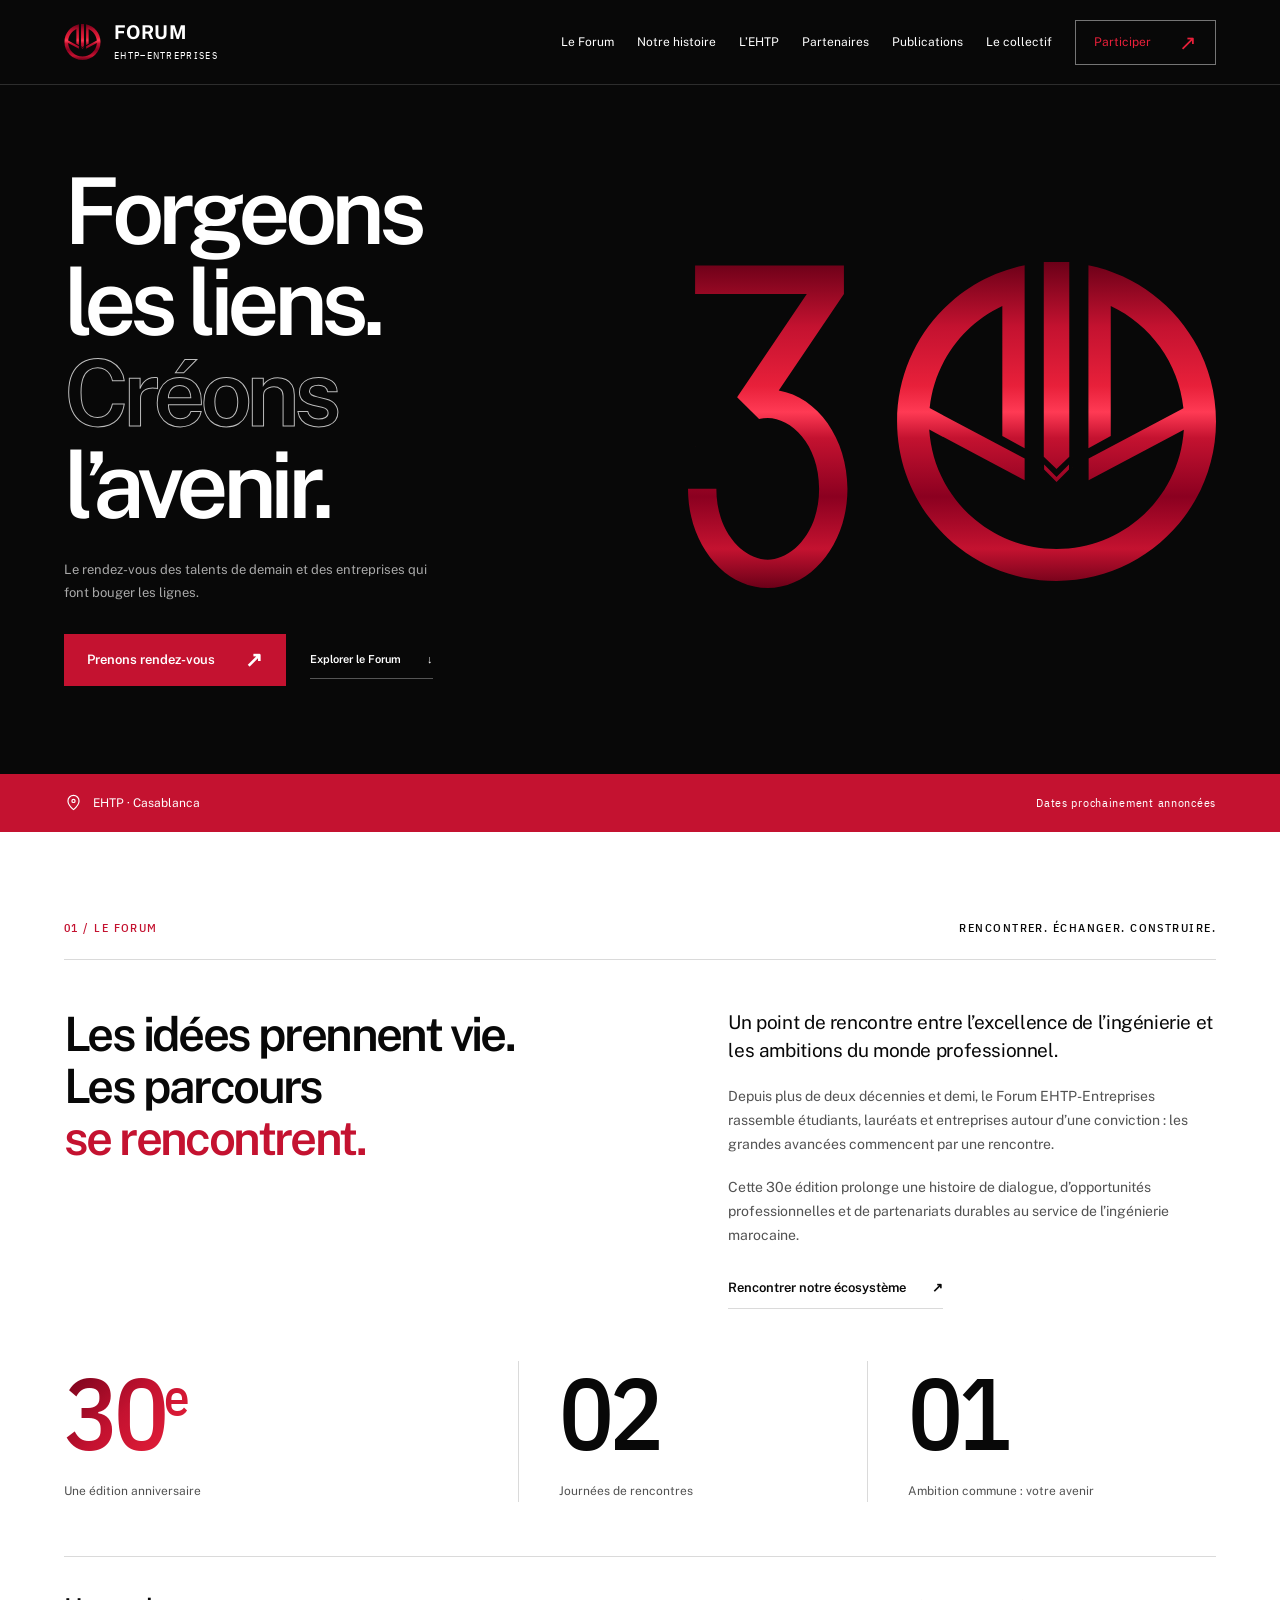
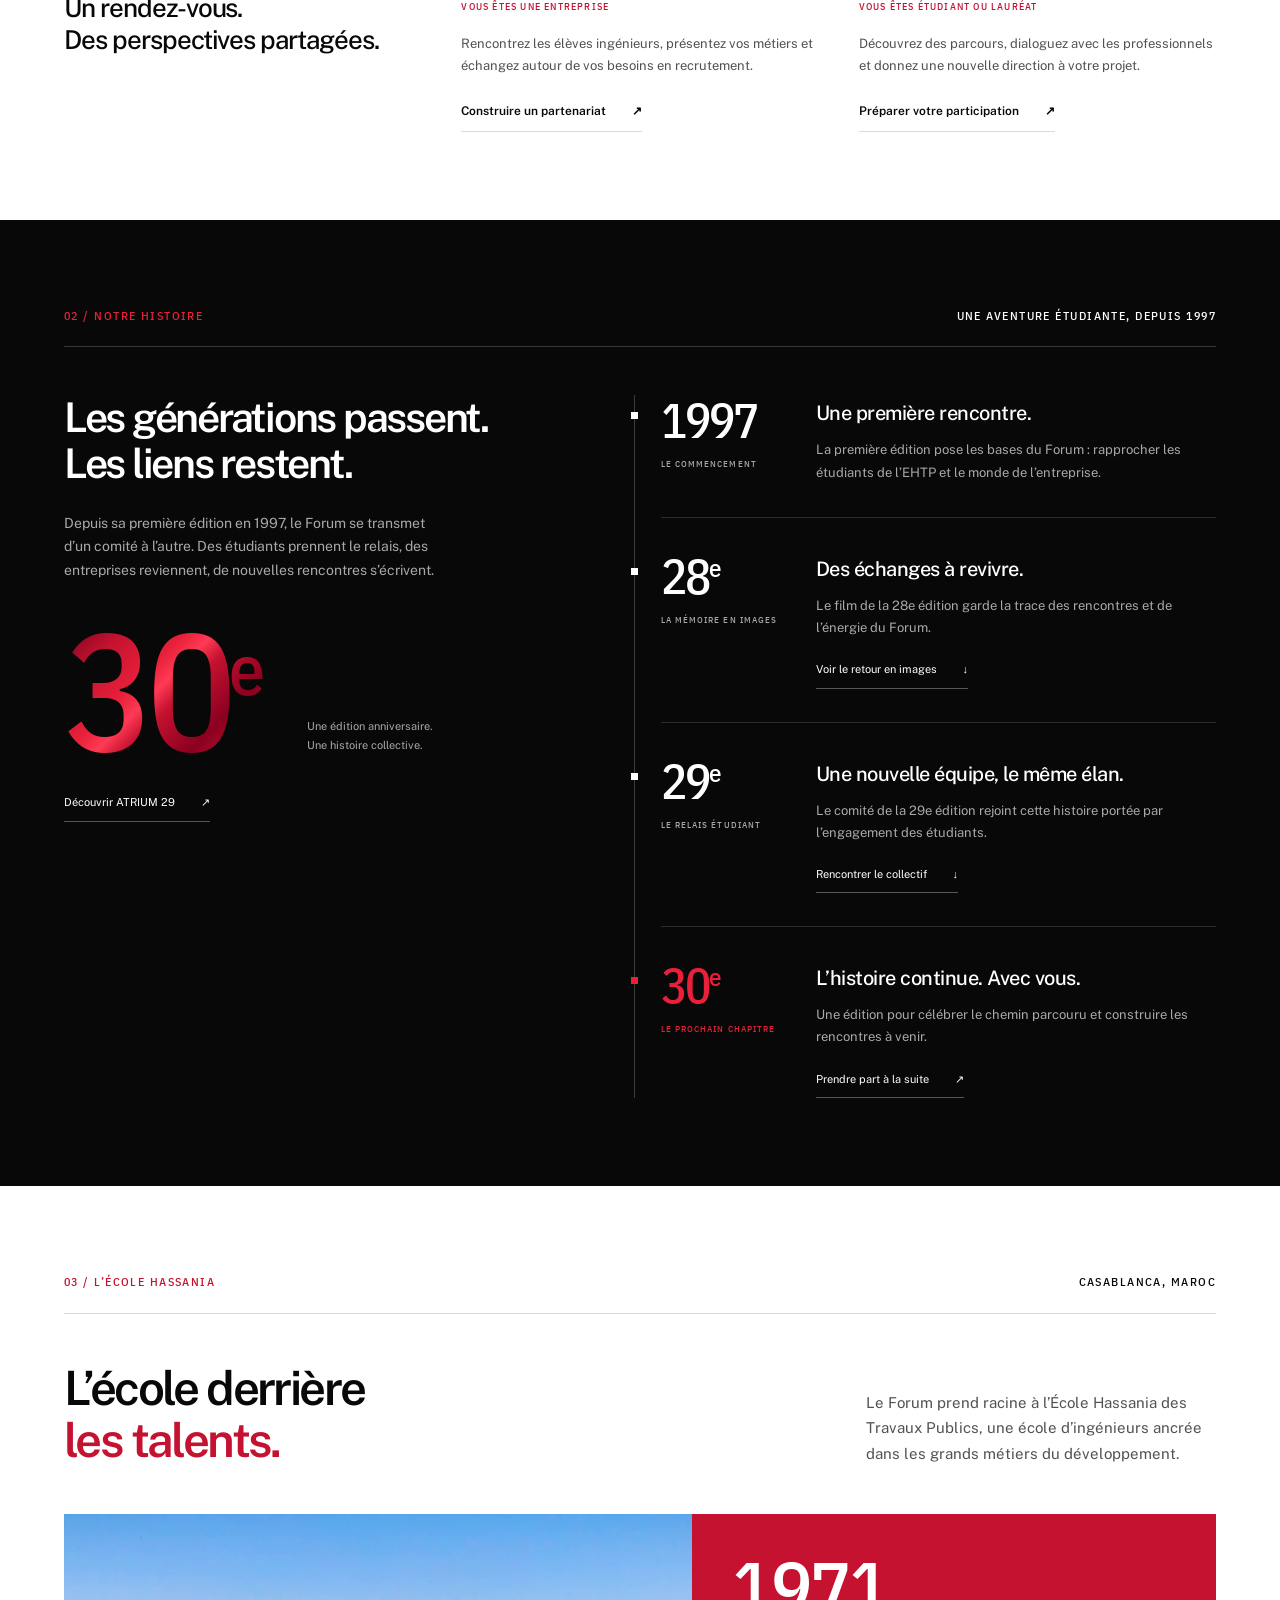
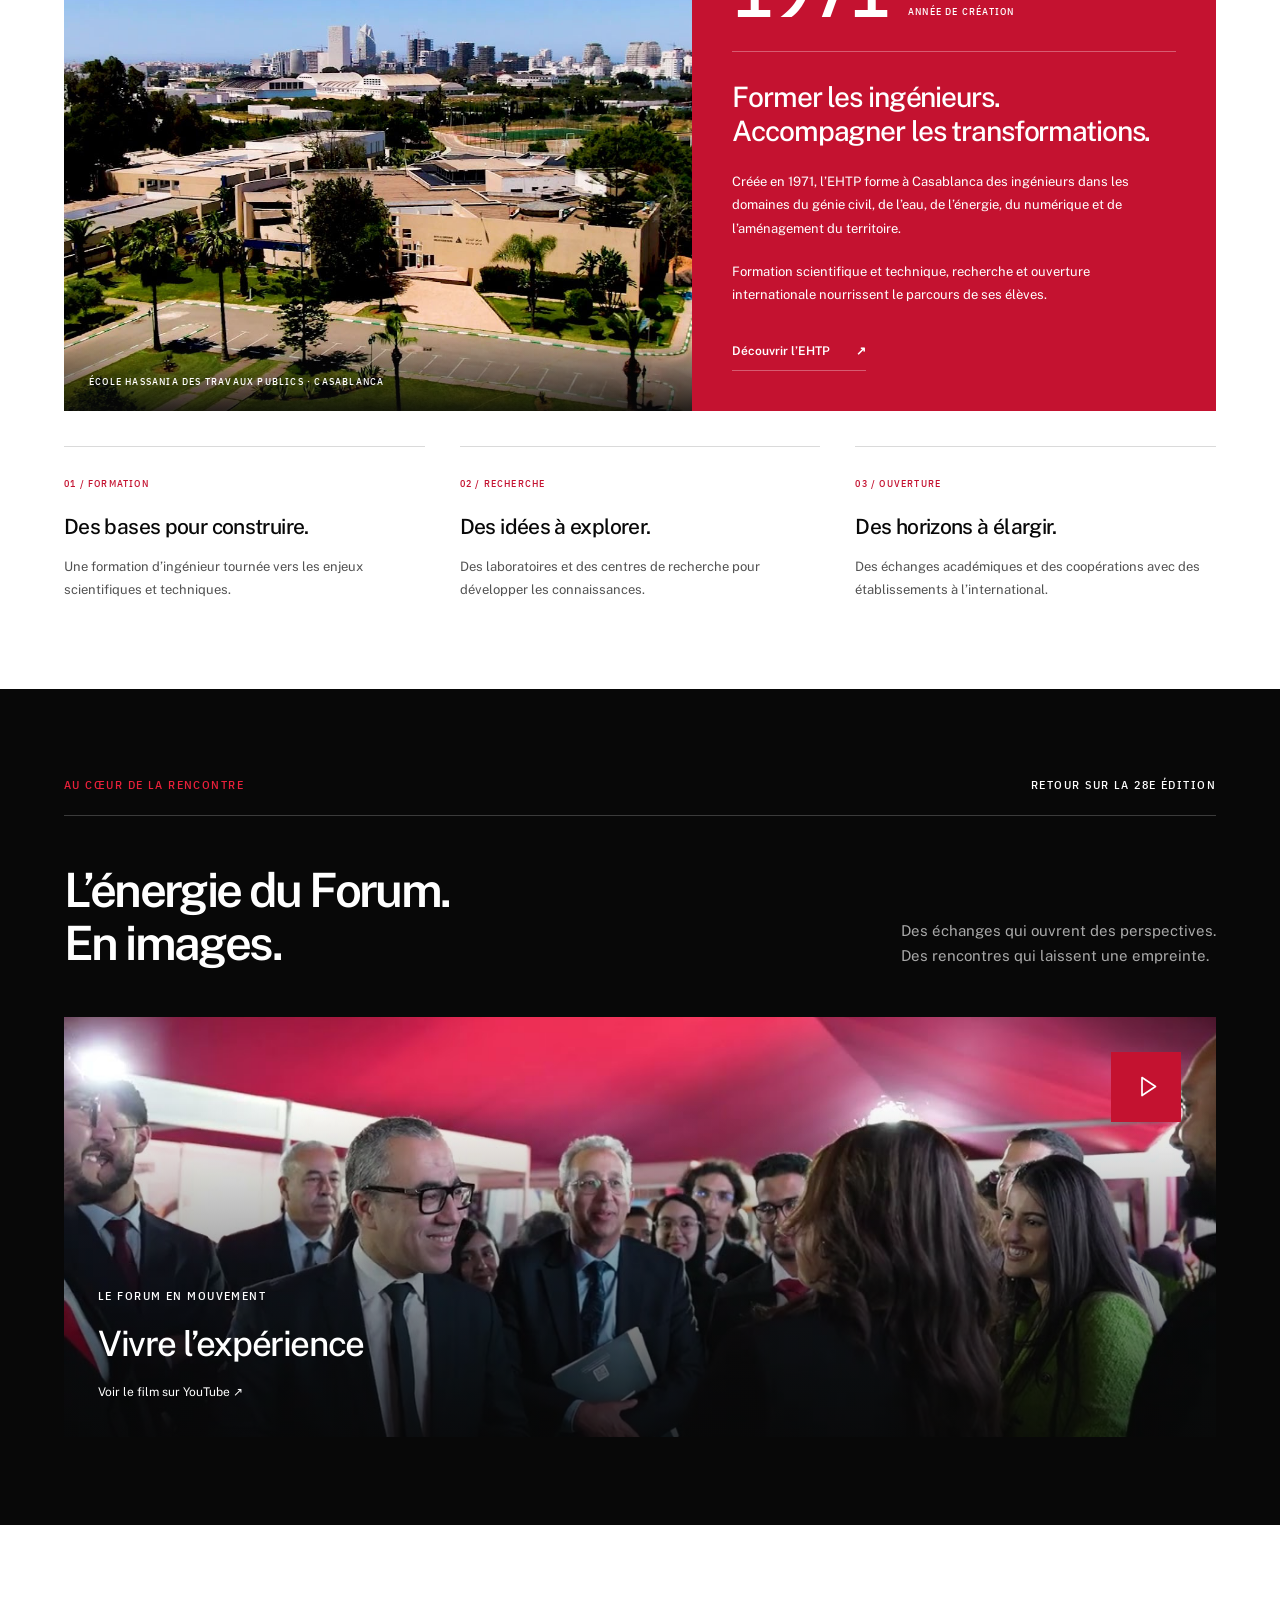
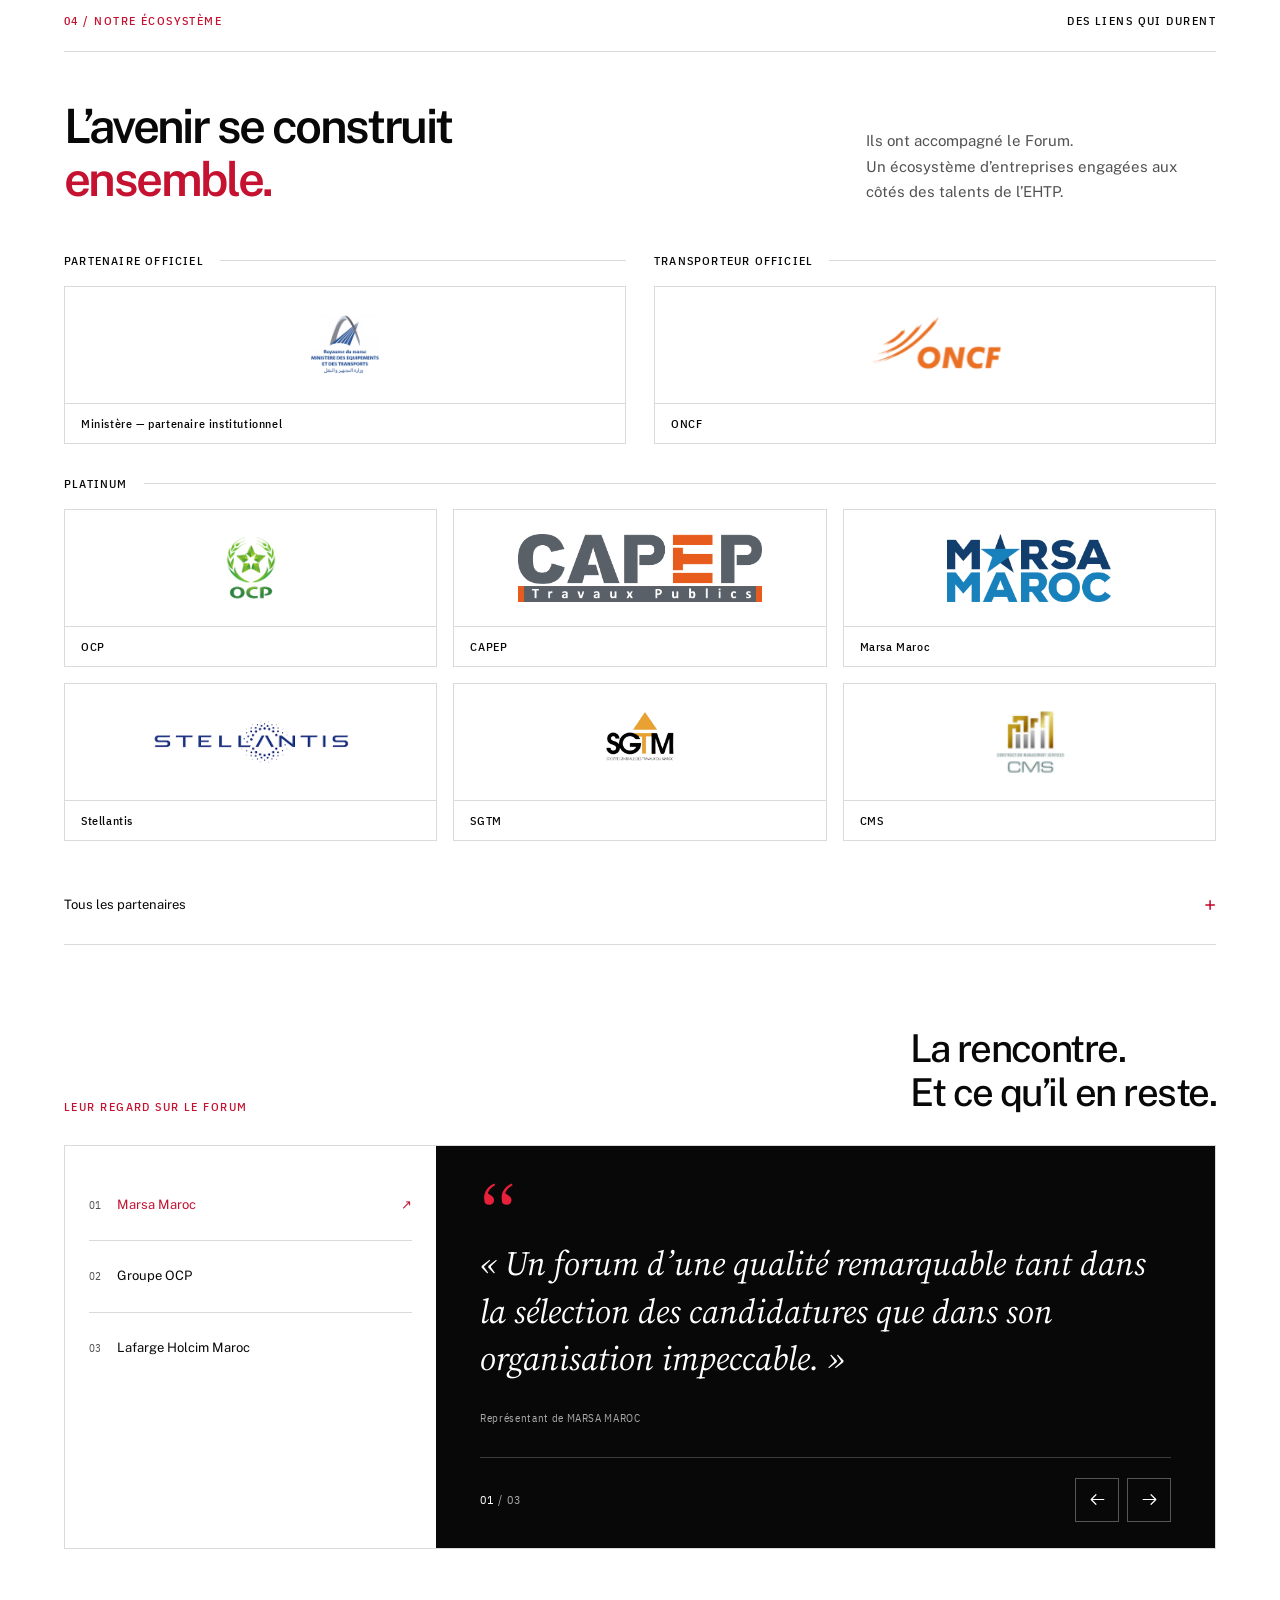
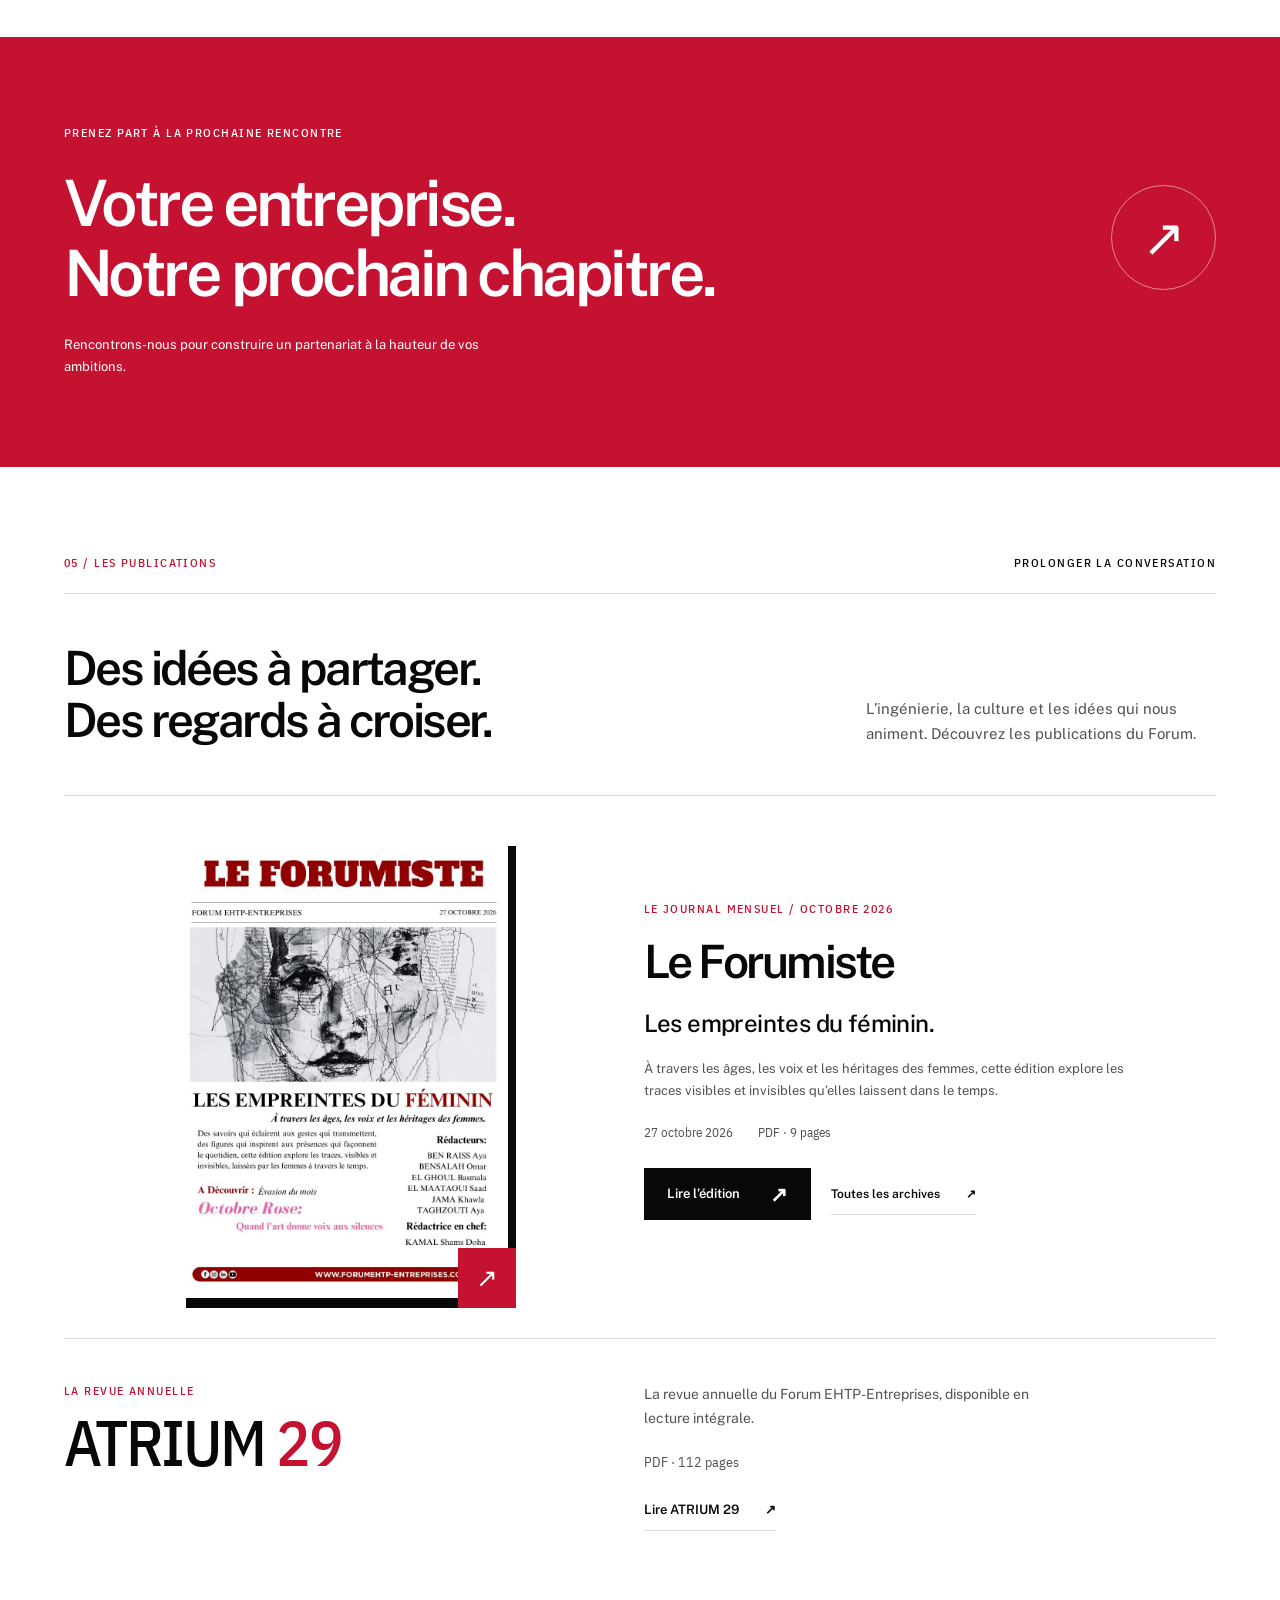
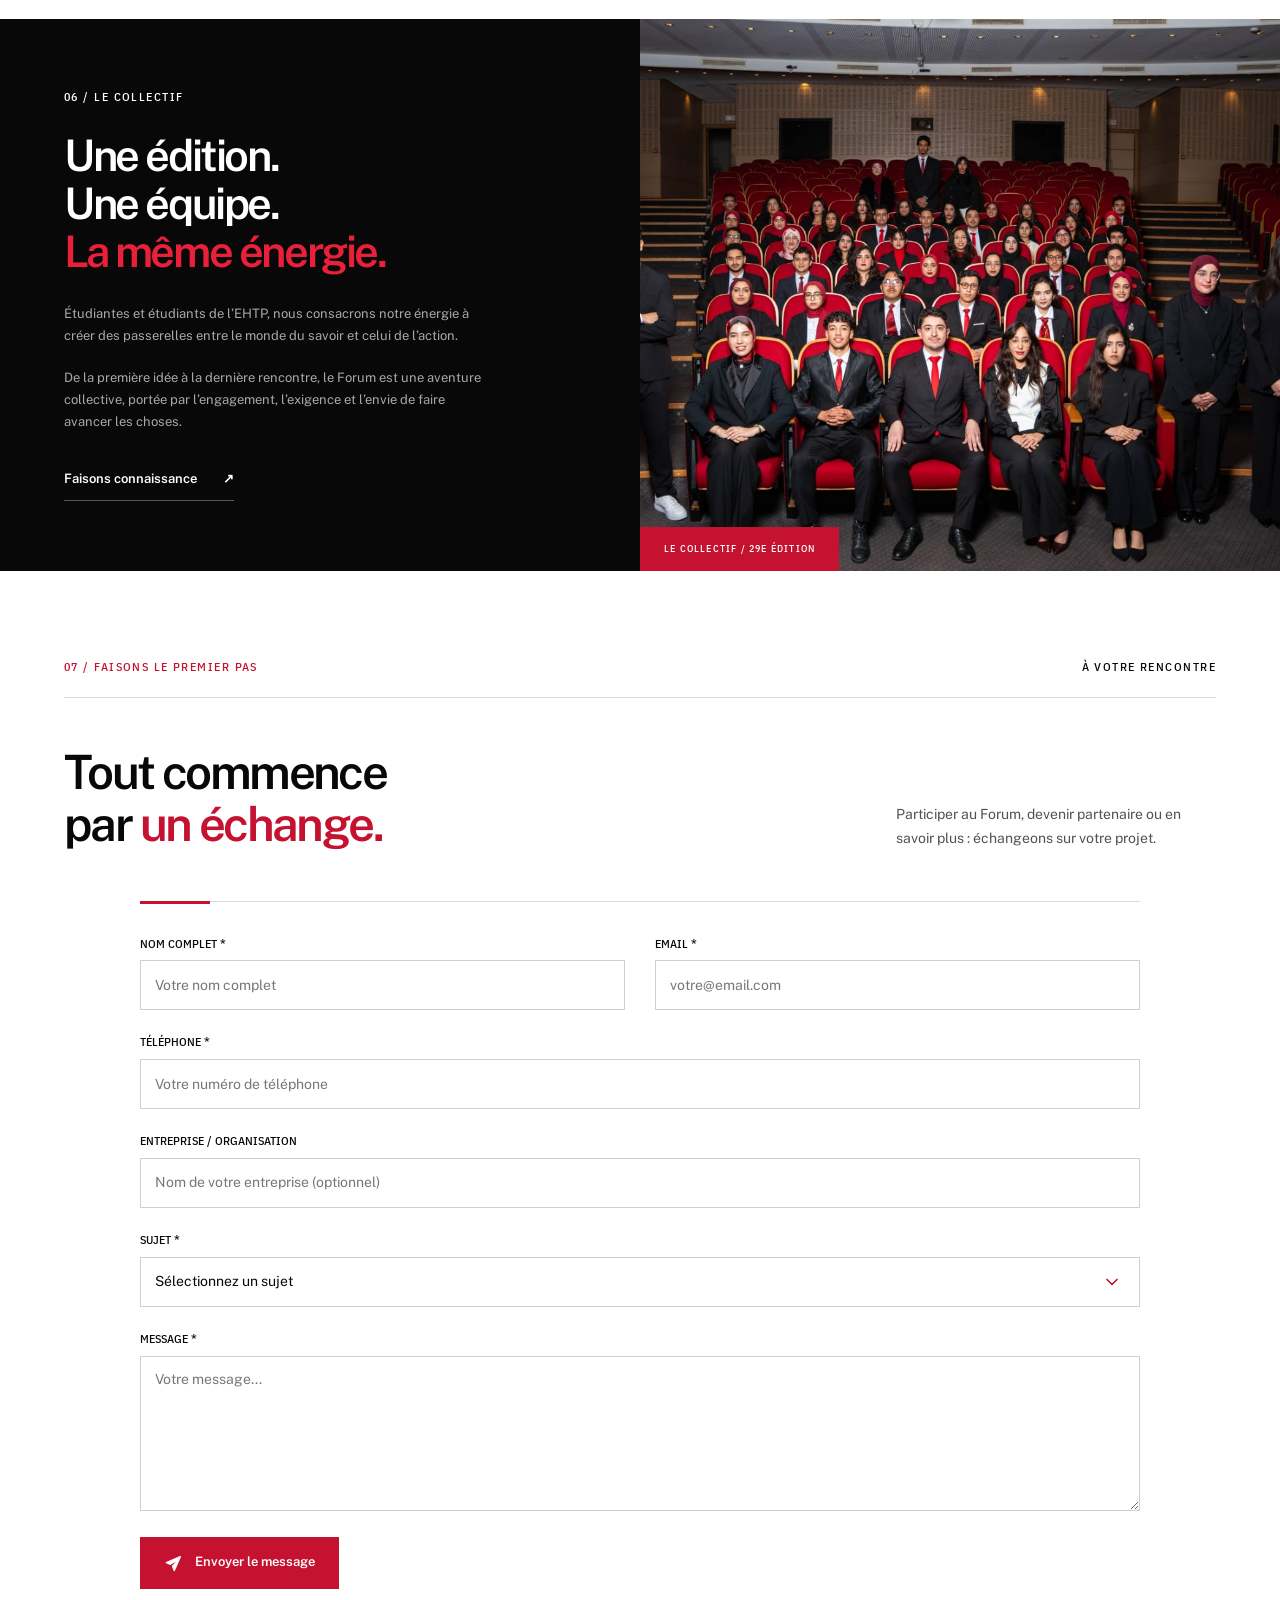
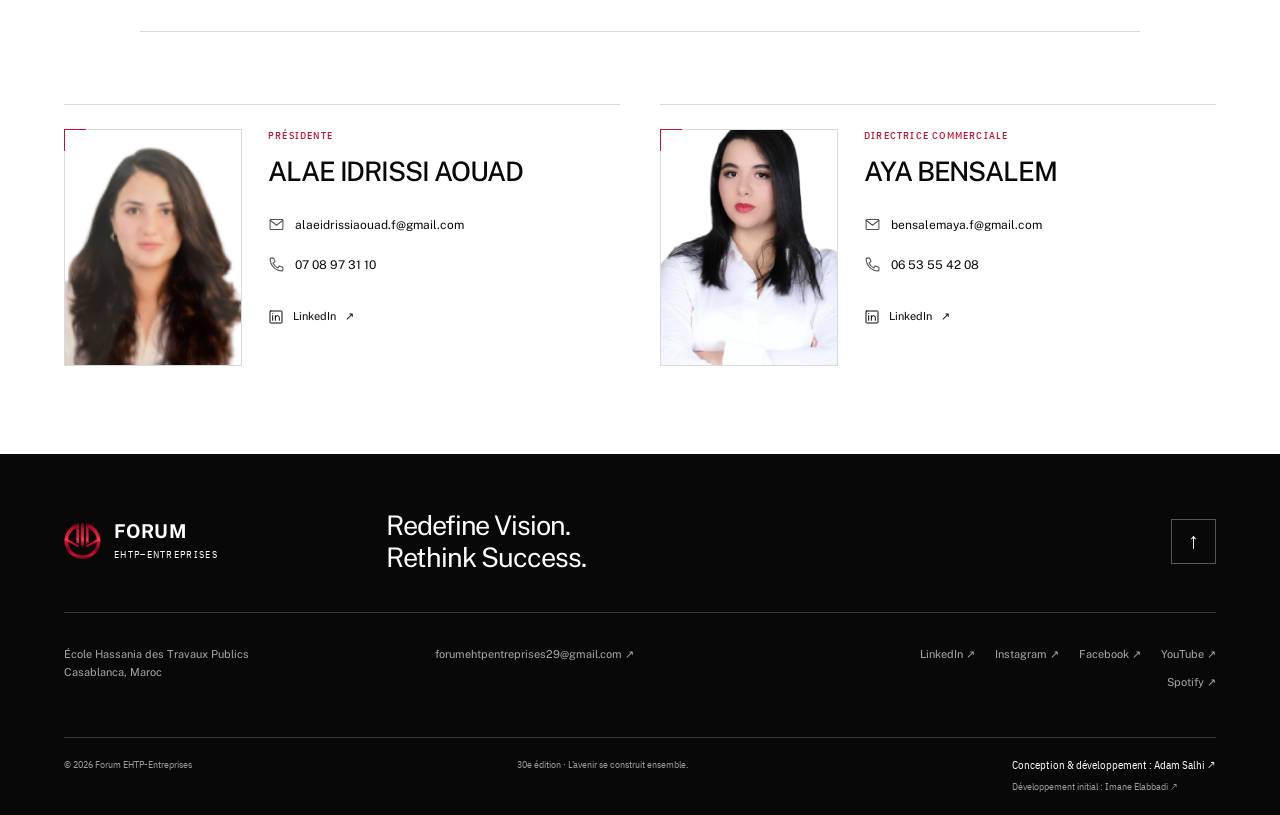
==== commit 6eea297d: "Add October 2026 Forumiste and host revue externally" ====
--- a/index.html
+++ b/index.html
@@ -182,7 +182,7 @@
     <section class="crimson-callout section-pad" aria-labelled  by="callout-title"><p class="eyebrow">Prenez part à la prochaine rencontre</p><div><h2 id="callout-title">Votre entreprise.<br>Notre prochain chapitre.</h2><a class="circle-link" href="#contact" aria-label="Contacter le Forum pour devenir partenaire">↗</a></div><p>Rencontrons-nous pour construire un partenariat à la hauteur de vos ambitions.</p></section>
     <section class="section-pad publications" id="publications" aria-labelledby="publications-title">
       <div class="section-label"><span>05 / Les publications</span><span>Prolonger la conversation</span></div><div class="section-heading"><h2 id="publications-title">Des idées à partager.<br>Des regards à croiser.</h2><p>L’ingénierie, la culture et les idées qui nous animent. Découvrez les publications du Forum.</p></div>
-      <article class="journal-feature" id="forumiste"><a class="journal-cover" href="archives.html#avril-2026-reader" aria-label="Lire Le Forumiste d’avril 2026 dans les archives"><img src="publications/forumistes/FORUMISTE-AVRIL-27-cover.jpg" alt="Couverture du Forumiste du 27 avril 2026, consacré à un recueil de nouvelles" width="785" height="1100" loading="lazy"><span aria-hidden="true">↗</span></a><div class="journal-copy"><p class="eyebrow red-text">Le journal mensuel / Avril 2026</p><h3>Le Forumiste</h3><h4>Un recueil de nouvelles.</h4><p>Des silences, des attentes et des instants suspendus : cette édition vous invite à traverser des récits où émotions, parcours et imaginaires se croisent, entre réalité et fiction.</p><p class="publication-meta">27 avril 2026 <span>PDF · 11 pages</span></p><a class="button button-dark" href="archives.html#avril-2026-reader">Lire l’édition <span aria-hidden="true">↗</span></a><a class="text-link" href="archives.html">Toutes les archives <span aria-hidden="true">↗</span></a></div></article>
+      <article class="journal-feature" id="forumiste"><a class="journal-cover" href="archives.html#octobre-2026-reader" aria-label="Lire Le Forumiste du 27 octobre 2026 dans les archives"><img src="assets/forumiste/FORUMISTE_OCTOBRE_27-cover.jpg" alt="Couverture du Forumiste du 27 octobre 2026, Les empreintes du féminin" width="785" height="1100" loading="lazy"><span aria-hidden="true">↗</span></a><div class="journal-copy"><p class="eyebrow red-text">Le journal mensuel / Octobre 2026</p><h3>Le Forumiste</h3><h4>Les empreintes du féminin.</h4><p>À travers les âges, les voix et les héritages des femmes, cette édition explore les traces visibles et invisibles qu’elles laissent dans le temps.</p><p class="publication-meta">27 octobre 2026 <span>PDF · 9 pages</span></p><a class="button button-dark" href="archives.html#octobre-2026-reader">Lire l’édition <span aria-hidden="true">↗</span></a><a class="text-link" href="archives.html">Toutes les archives <span aria-hidden="true">↗</span></a></div></article>
       <article class="atrium-row" id="atrium"><div><p class="eyebrow red-text">La revue annuelle</p><h3>ATRIUM <span>29</span></h3></div><div><p>La revue annuelle du Forum EHTP-Entreprises, disponible en lecture intégrale.</p><p class="publication-meta"><span>PDF · 112 pages</span></p><a class="text-link" href="archives.html#atrium29-reader">Lire ATRIUM 29 <span aria-hidden="true">↗</span></a></div></article>
     </section>
     <section class="team-section" id="equipe" aria-labelledby="team-title"><div class="team-copy"><p class="eyebrow">06 / Le collectif</p><h2 id="team-title">Une édition.<br>Une équipe.<br><span>La même énergie.</span></h2><p>Étudiantes et étudiants de l’EHTP, nous consacrons notre énergie à créer des passerelles entre le monde du savoir et celui de l’action.</p><p>De la première idée à la dernière rencontre, le Forum est une aventure collective, portée par l’engagement, l’exigence et l’envie de faire avancer les choses.</p><a class="text-link light" href="#contact">Faisons connaissance <span aria-hidden="true">↗</span></a></div><figure class="team-photo"><img src="PHOTODECOMITE29.jpeg" alt="Le comité organisateur réuni lors de la 29e édition du Forum EHTP-Entreprises" width="1600" height="900" loading="lazy"><figcaption class="eyebrow">Le collectif / 29e édition</figcaption></figure></section>
